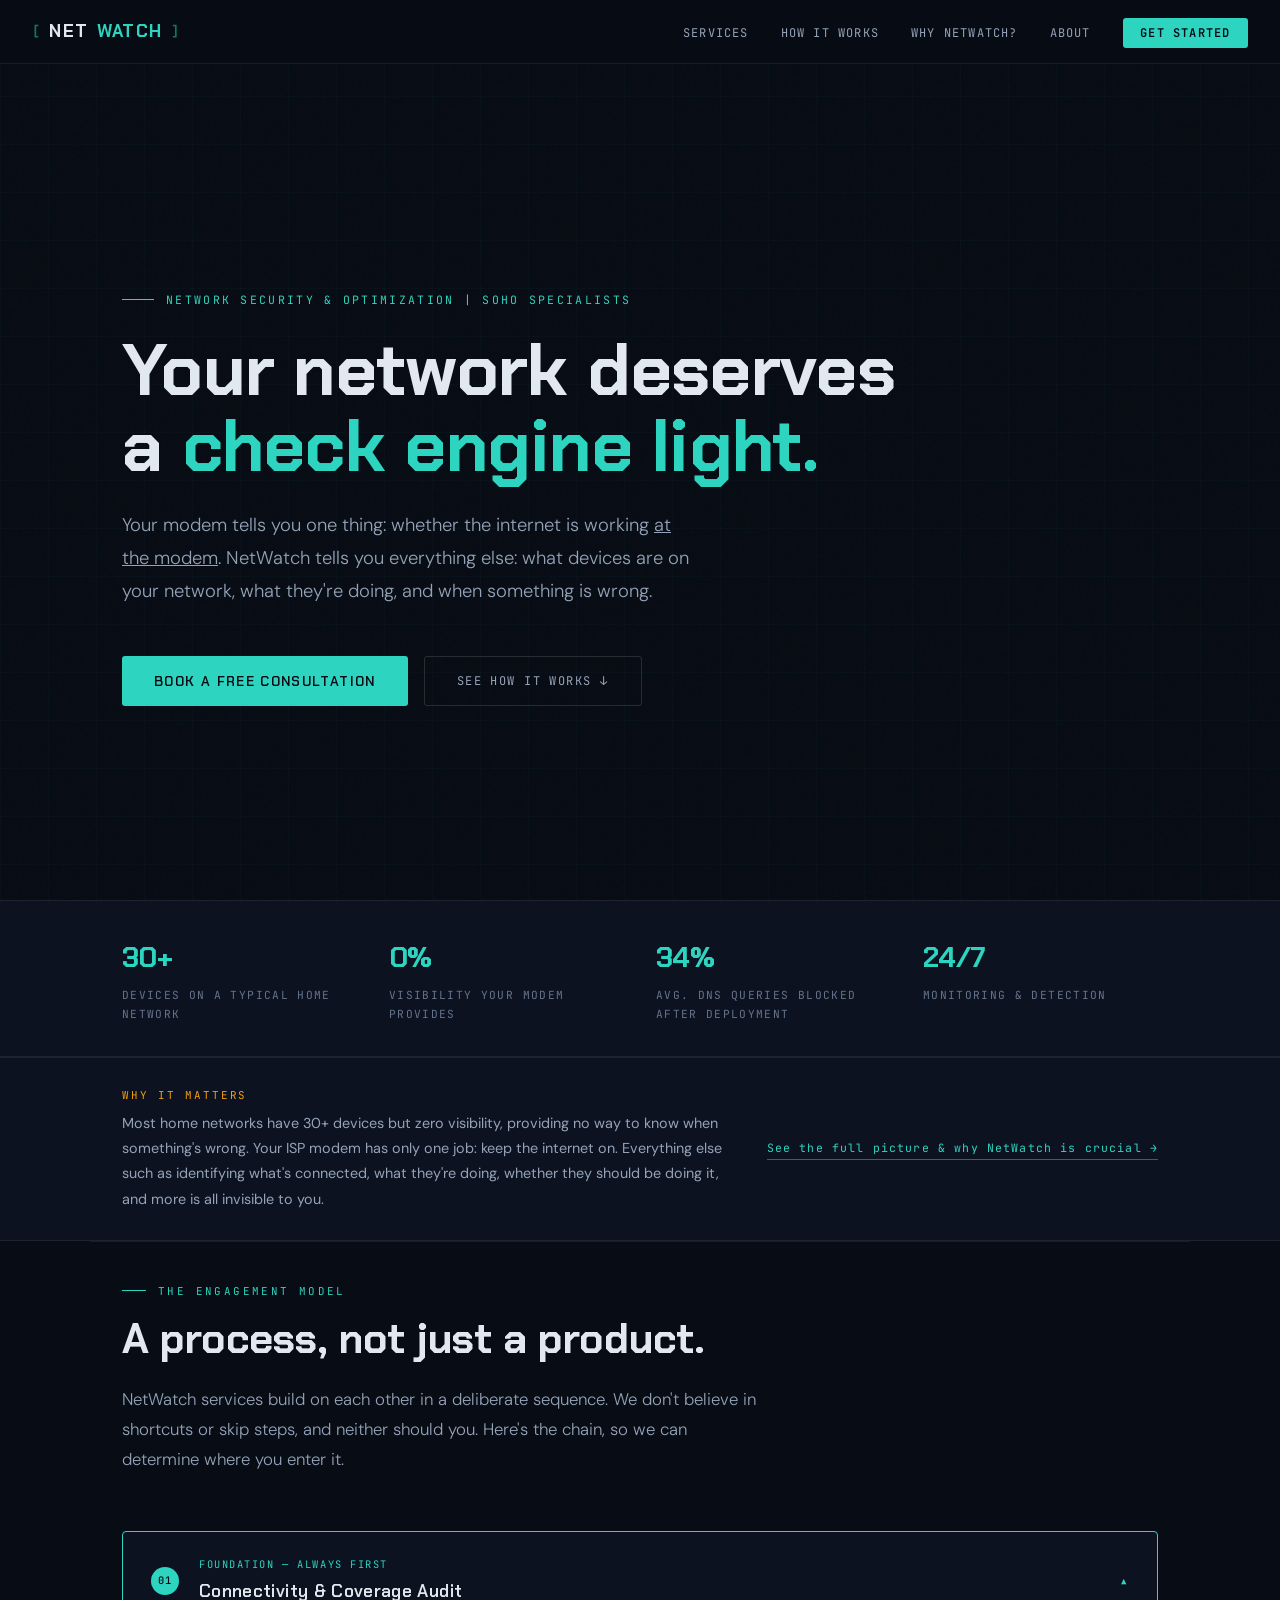
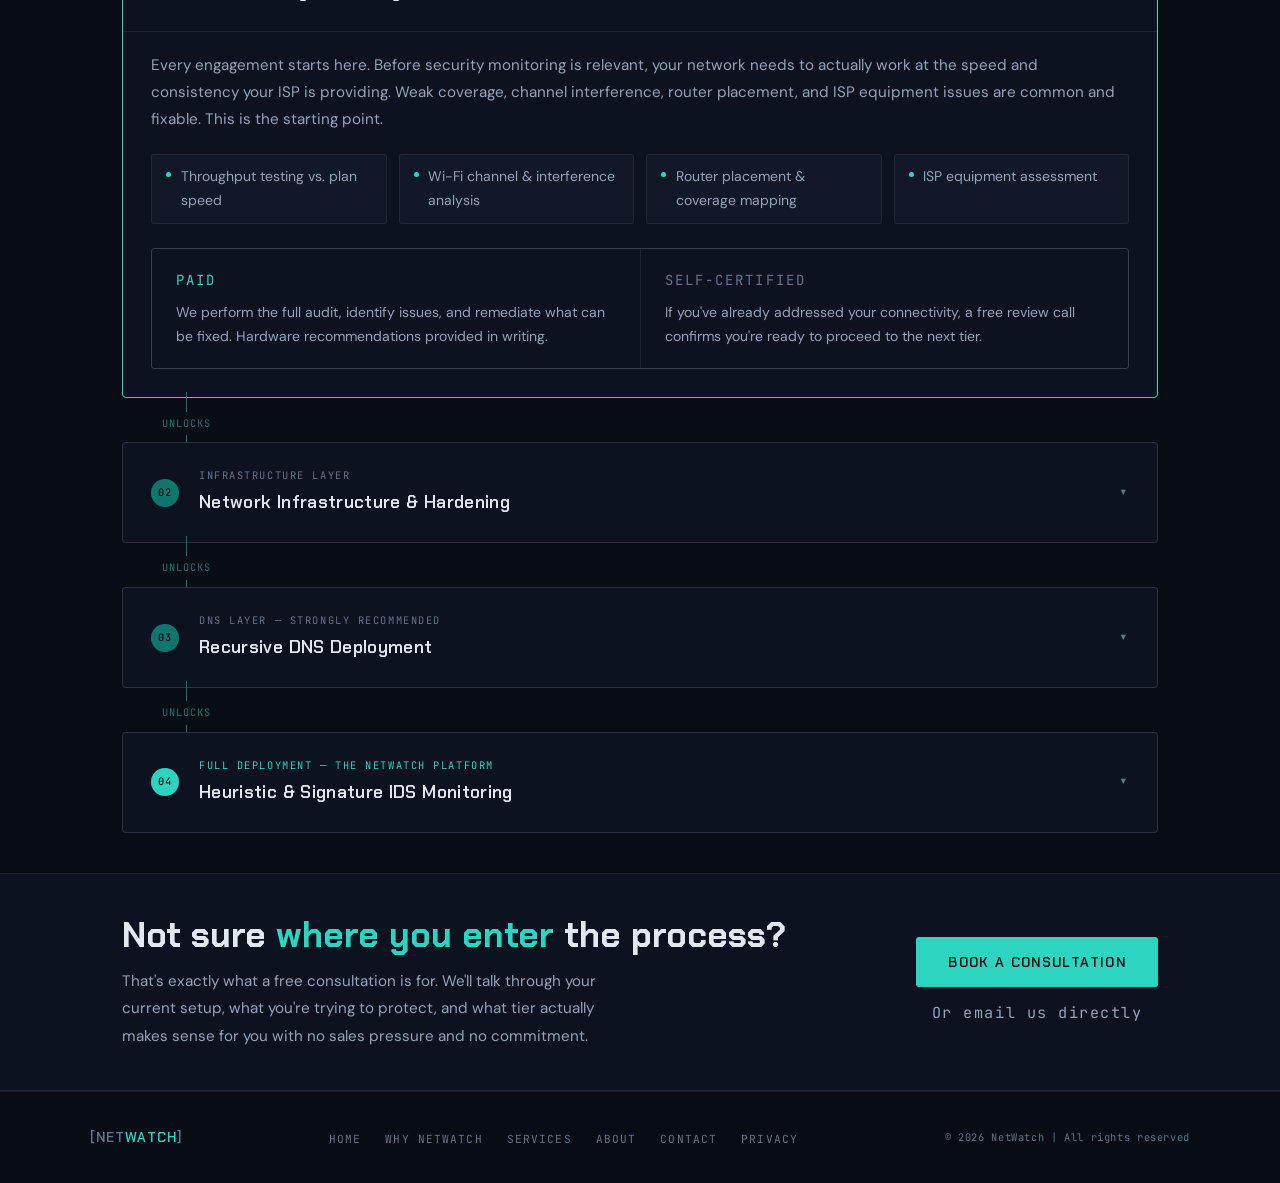
==== index.html @ f6a9d87a "Update index.html Update accordions" ====
<!DOCTYPE html>
<html lang="en">
<head>
  <meta charset="UTF-8" />
  <link rel="icon" type="image/svg+xml" href="favicon.svg" />
  <meta name="viewport" content="width=device-width, initial-scale=1.0" />
  <title>NetWatch | Network Security & Optimization</title>
  <link rel="preconnect" href="https://fonts.googleapis.com" />
  <link href="https://fonts.googleapis.com/css2?family=Chakra+Petch:wght@400;500;600;700&family=DM+Sans:wght@300;400;500&family=JetBrains+Mono:wght@400;500&display=swap" rel="stylesheet" />
  <link rel="stylesheet" href="assets/css/netwatch.css" />

  <style>
    /* ── INDEX: HERO ── */
    .hero {
      min-height: calc(100vh - var(--nav-height));
      display: flex;
      flex-direction: column;
      justify-content: center;
      padding: 6rem 2rem 4rem;
      max-width: 1100px;
      margin: 0 auto;
    }

    .hero-eyebrow {
      font-family: var(--mono);
      font-size: 0.72rem;
      letter-spacing: 0.2em;
      text-transform: uppercase;
      color: var(--teal);
      margin-bottom: 1.5rem;
      display: flex;
      align-items: center;
      gap: 0.75rem;
      animation: fadeUp 0.5s ease both;
    }

    .hero-eyebrow::before {
      content: '';
      display: block;
      width: 32px;
      height: 1px;
      background: var(--teal);
    }

    .hero h1 {
      font-family: var(--head);
      font-size: clamp(2.6rem, 6vw, 4.5rem);
      font-weight: 700;
      line-height: 1.05;
      letter-spacing: -0.01em;
      color: var(--text);
      margin-bottom: 1.5rem;
      max-width: 840px;
      animation: fadeUp 0.5s 0.1s ease both;
    }

    .hero h1 em { font-style: normal; color: var(--teal); }

    .hero-sub {
      font-size: 1.15rem;
      color: var(--text-muted);
      max-width: 580px;
      margin-bottom: 3rem;
      font-weight: 300;
      line-height: 1.8;
      animation: fadeUp 0.5s 0.2s ease both;
    }

    .hero-actions {
      display: flex;
      gap: 1rem;
      flex-wrap: wrap;
      align-items: center;
      animation: fadeUp 0.5s 0.3s ease both;
    }

    @media (max-width: 768px) {
      .hero { padding: 3rem 1.5rem; min-height: auto; }
    }
  </style>
</head>
<body>

  <nav>
    <a href="index.html" class="nav-logo">
      <span class="logo-bracket">[</span>NET<span>WATCH</span><span class="logo-bracket">]</span>
    </a>
    <ul class="nav-links">
      <li><a href="services.html">Services</a></li>
      <li><a href="index.html#how-it-works">How It Works</a></li>
      <li><a href="why.html">Why NetWatch?</a></li>
      <li><a href="about.html">About</a></li>
      <li><a href="contact.html" class="nav-cta">Get Started</a></li>
    </ul>
    <button class="nav-hamburger" aria-label="Toggle menu" onclick="toggleMenu()">
      <span></span><span></span><span></span>
    </button>
  </nav>

  <div class="mobile-menu" id="mobileMenu">
    <a href="services.html" onclick="toggleMenu()">Services</a>
    <a href="index.html#how-it-works" onclick="toggleMenu()">How It Works</a>
    <a href="why.html" onclick="toggleMenu()">Why NetWatch?</a>
    <a href="about.html" onclick="toggleMenu()">About</a>
    <a href="contact.html" class="nav-cta" onclick="toggleMenu()">Get Started</a>
  </div>

  <section class="hero">
    <p class="hero-eyebrow">Network Security &amp; Optimization | SOHO Specialists</p>
    <h1>Your network deserves<br />a <em>check engine light.</em></h1>
    <p class="hero-sub">
      Your modem tells you one thing: whether the internet is working <u>at the modem</u>.
      NetWatch tells you everything else: what devices are on your network, what they're doing,
      and when something is wrong.
    </p>
    <div class="hero-actions">
      <a href="contact.html" class="btn-primary">Book a Free Consultation</a>
      <a href="#how-it-works" class="btn-ghost">See How It Works ↓</a>
    </div>
  </section>

  <div class="stat-strip">
    <div class="stat-strip-inner">
      <div class="stat-item">
        <span class="stat-value">30+</span>
        <span class="stat-label">Devices on a typical home network</span>
      </div>
      <div class="stat-item">
        <span class="stat-value">0%</span>
        <span class="stat-label">Visibility your modem provides</span>
      </div>
      <div class="stat-item">
        <span class="stat-value">34%</span>
        <span class="stat-label">Avg. DNS queries blocked after deployment</span>
      </div>
      <div class="stat-item">
        <span class="stat-value">24/7</span>
        <span class="stat-label">Monitoring & Detection</span>
      </div>
    </div>
  </div>

  <div class="why-strip">
    <div class="why-strip-inner">
      <div class="why-strip-content">
        <p class="why-strip-label">Why it matters</p>
        <p class="why-strip-text">
          Most home networks have 30+ devices but zero visibility, providing no way to know when something's wrong.
          Your ISP modem has only one job: keep the internet on. Everything else such as identifying what's connected, what they're doing,
          whether they should be doing it, and more is all invisible to you.
        </p>
      </div>
      <a href="why.html" class="why-strip-link">See the full picture & why NetWatch is crucial →</a>
    </div>
  </div>

  <div class="divider"></div>

  <!--
   <div style="max-width: 800px; margin: 0 auto; padding: 2rem 2rem 0;">
  <img src="assets/nwa.png" alt="NetWatch dashboard overview" style="width: 100%; height: auto; border-radius: 4px; display: block;" />
</div>
  -->
  
  <section class="section" id="how-it-works">
    <p class="section-label">The Engagement Model</p>
    <h2>A process, not just a product.</h2>
    <p class="section-intro">
      NetWatch services build on each other in a deliberate sequence.
      We don't believe in shortcuts or skip steps, and neither should you. Here's the chain,
      so we can determine where you enter it.
    </p>
  

    <div class="tier-flow">

      <div class="tier" id="tier1" onclick="toggleTier('tier1')">
        <div class="tier-header">
          <div class="tier-num">01</div>
          <div class="tier-meta">
            <p class="tier-tag">Foundation — Always First</p>
            <p class="tier-name">Connectivity &amp; Coverage Audit</p>
          </div>
          <span class="tier-toggle">▾</span>
        </div>
        <div class="tier-body">
          <div class="tier-body-inner">
            <p class="tier-desc">
              Every engagement starts here. Before security monitoring is relevant, your network
              needs to actually work at the speed and consistency your ISP is providing.
              Weak coverage, channel interference, router placement, and ISP equipment issues
              are common and fixable. This is the starting point. 
            </p>
            <div class="tier-services">
              <div class="tier-service"><span class="tier-service-dot"></span>Throughput testing vs. plan speed</div>
              <div class="tier-service"><span class="tier-service-dot"></span>Wi-Fi channel &amp; interference analysis</div>
              <div class="tier-service"><span class="tier-service-dot"></span>Router placement &amp; coverage mapping</div>
              <div class="tier-service"><span class="tier-service-dot"></span>ISP equipment assessment</div>
            </div>
            <div class="entry-lanes">
              <div class="lane">
                <p class="lane-label paid">Paid</p>
                <p>We perform the full audit, identify issues, and remediate what can be fixed. Hardware recommendations provided in writing.</p>
              </div>
              <div class="lane">
                <p class="lane-label free">Self-Certified</p>
                <p>If you've already addressed your connectivity, a free review call confirms you're ready to proceed to the next tier.</p>
              </div>
            </div>
          </div>
        </div>
      </div>

      <div class="tier-connector">
        <div class="tier-connector-inner">
          <div class="tier-connector-line"></div>
          <span class="tier-connector-label">UNLOCKS</span>
          <div class="tier-connector-line-short"></div>
        </div>
      </div>

      <div class="tier" id="tier2" onclick="toggleTier('tier2')">
        <div class="tier-header">
          <div class="tier-num">02</div>
          <div class="tier-meta">
            <p class="tier-tag">Infrastructure Layer</p>
            <p class="tier-name">Network Infrastructure &amp; Hardening</p>
          </div>
          <span class="tier-toggle">▾</span>
        </div>
        <div class="tier-body">
          <div class="tier-body-inner">
            <p class="tier-desc">
              With a verified foundation, we build the infrastructure layer tailored to your environment.
              Services here are mix-and-match based on audit findings, as not every client needs every component,
              but every component builds on the connectivity work that came before.
            </p>
            <div class="tier-services">
              <div class="tier-service"><span class="tier-service-dot"></span>Mesh system design &amp; integration</div>
              <div class="tier-service"><span class="tier-service-dot"></span>Firewall configuration &amp; rule sets</div>
              <div class="tier-service"><span class="tier-service-dot"></span>VLAN network segmentation</div>
              <div class="tier-service"><span class="tier-service-dot"></span>VPN implementation &amp; remote access</div>
              <div class="tier-service"><span class="tier-service-dot"></span>Hardware selection &amp; procurement guidance</div>
              <div class="tier-service"><span class="tier-service-dot"></span>Security architecture advising</div>
            </div>
          </div>
        </div>
      </div>

      <div class="tier-connector">
        <div class="tier-connector-inner">
          <div class="tier-connector-line"></div>
          <span class="tier-connector-label">UNLOCKS</span>
          <div class="tier-connector-line-short"></div>
        </div>
      </div>

      <div class="tier" id="tier3" onclick="toggleTier('tier3')">
        <div class="tier-header">
          <div class="tier-num">03</div>
          <div class="tier-meta">
            <p class="tier-tag">DNS Layer — Strongly Recommended</p>
            <p class="tier-name">Recursive DNS Deployment</p>
          </div>
          <span class="tier-toggle">▾</span>
        </div>
        <div class="tier-body">
          <div class="tier-body-inner">
            <p class="tier-desc">
              DNS is the address book of the internet, because every connection your devices make starts with a DNS query.
              Deploying a local recursive resolver means no third-party DNS provider sees your queries,
              every device on your network is covered whether it wants to be or not, and known-bad domains
              are blocked before a connection is ever attempted.
              This tier is a meaningful standalone deployment and it feeds the NetWatch dashboard
              with DNS telemetry, when Tier 4 follows. You are not <b>required</b> to implement Tier 4 in order to reap the benefits of Tier 3, several 
              Clients have seen the benefits of DNS privacy and security. 
          </p>
            <div class="tier-services">
              <div class="tier-service"><span class="tier-service-dot"></span>Pi-hole network-wide ad &amp; tracker blocking</div>
              <div class="tier-service"><span class="tier-service-dot"></span>Unbound fully recursive resolver</div>
              <div class="tier-service"><span class="tier-service-dot"></span>DNSSEC validation</div>
              <div class="tier-service"><span class="tier-service-dot"></span>Forced DNS routing — no device bypass</div>
              <div class="tier-service"><span class="tier-service-dot"></span>Query logging &amp; analytics</div>
              <div class="tier-service"><span class="tier-service-dot"></span>Custom blocklist configuration</div>
            </div>
            <div class="tier-note">
              <strong>Note:</strong> Tier 4 (NetWatch) can be deployed without a DNS layer, but the picture
              it gives you is less complete. DNS telemetry is an important data source in the
              dashboard, as it's what tells you an Echo Dot tried to bypass your resolver 40 times today.
              We recommend Tier 3 first, but <b>it is not required for Tier 4.</b> 
            </div>
          </div>
        </div>
      </div>

      <div class="tier-connector">
        <div class="tier-connector-inner">
          <div class="tier-connector-line"></div>
          <span class="tier-connector-label">UNLOCKS</span>
          <div class="tier-connector-line-short"></div>
        </div>
      </div>

      <div class="tier t4" id="tier4" onclick="toggleTier('tier4')">
        <div class="tier-header">
          <div class="tier-num">04</div>
          <div class="tier-meta">
            <p class="tier-tag">Full Deployment — The NetWatch Platform</p>
            <p class="tier-name">Heuristic &amp; Signature IDS Monitoring</p>
          </div>
          <span class="tier-toggle">▾</span>
        </div>
        <div class="tier-body">
          <div class="tier-body-inner">
            <p class="tier-desc">
              NetWatch is a purpose-built <strong>detection platform</strong>, it is not a prevention system.
              It passively watches every packet via SPAN port mirroring without sitting inline,
              meaning it generates no performance impact and cannot intercept, block, or modify traffic.
              What it does is give you complete visibility into what your network is actually doing:
              every connection, every external IP, every anomalous behavior pattern and brings them all together in a
              single operational dashboard alongside your DNS telemetry.
              You see everything. You own the hardware. The data never leaves your network. There is no cloud, there is no third-party data collection.
            </p>
            <div class="tier-services">
              <div class="tier-service"><span class="tier-service-dot"></span>Suricata IDS — signature &amp; heuristic detection</div>
              <div class="tier-service"><span class="tier-service-dot"></span>Passive SPAN port monitoring (no inline impact)</div>
              <div class="tier-service"><span class="tier-service-dot"></span>Real-time alert dashboard</div>
              <div class="tier-service"><span class="tier-service-dot"></span>Geographic traffic intelligence</div>
              <div class="tier-service"><span class="tier-service-dot"></span>Device inventory &amp; discovery engine</div>
              <div class="tier-service"><span class="tier-service-dot"></span>DNS telemetry integration</div>
              <div class="tier-service"><span class="tier-service-dot"></span>Monthly reports — Passive or Active tier</div>
              <div class="tier-service"><span class="tier-service-dot"></span>Client-owned hardware, full data sovereignty</div>
            </div>
            <div class="tier-note-teal">
              <strong>Detection, not prevention.</strong> An important thing to understand prior to deployment
              is that NetWatch tells you what's happening, but it does not stop it. The value is visibility: 
              knowing a device is behaving abnormally,
              that traffic is going somewhere it shouldn't, or that something needs your attention.
              What happens next is a conversation. Operator-assisted remote response is on the roadmap
              for clients who want a human in the loop when an alerts fire, to provide insight into whether
              anomalous behavior is a false positive and requires rule refinement, or is a true incident and what steps
              are required to secure your systems and network.
            </div>
          </div>
        </div>
      </div>

    </div>
  </section>

  <div class="cta-section">
    <div class="cta-inner">
      <div>
        <h2>Not sure <em>where you enter</em> the process?</h2>
        <p>
          That's exactly what a free consultation is for. We'll talk through your current setup,
          what you're trying to protect, and what tier actually makes sense for you with
          no sales pressure and no commitment.
        </p>
      </div>
      <div class="cta-actions">
        <a href="contact.html" class="btn-primary">Book a Consultation</a>
        <p class="cta-email">Or email us directly</p>
      </div>
    </div>
  </div>

  <footer>
    <div class="footer-inner">
      <span class="footer-brand">[NET<span>WATCH</span>]</span>
      <ul class="footer-links">
        <li><a href="index.html">Home</a></li>
        <li><a href="why.html">Why NetWatch</a></li>
        <li><a href="services.html">Services</a></li>
        <li><a href="about.html">About</a></li>
        <li><a href="contact.html">Contact</a></li>
        <li><a href="privacy.html">Privacy</a></li>
      </ul>
      <span class="footer-copy">&copy; 2026 NetWatch | All rights reserved</span>
    </div>
  </footer>

  <script>
    function toggleMenu() {
      document.getElementById('mobileMenu').classList.toggle('open');
    }

    function setTierHeight(tier, open) {
      const body = tier.querySelector('.tier-body');
      body.style.maxHeight = open ? body.scrollHeight + 'px' : '0';
    }

function toggleTier(id) {
  const tier = document.getElementById(id);
  const wasActive = tier.classList.contains('active');
  document.querySelectorAll('.tier').forEach(t => {
    t.classList.remove('active');
    setTierHeight(t, false);
  });
  if (!wasActive) {
    // Capture position BEFORE expansion
    const offset = 80;
    const top = tier.getBoundingClientRect().top + window.scrollY - offset;
    tier.classList.add('active');
    setTierHeight(tier, true);
    // Scroll to captured position
    window.scrollTo({ top, behavior: 'smooth' });
  }
}

    window.addEventListener('DOMContentLoaded', function() {
      const t1 = document.getElementById('tier1');
      t1.classList.add('active');
      setTierHeight(t1, true);
    });

    document.addEventListener('click', function(e) {
      const menu = document.getElementById('mobileMenu');
      const hamburger = document.querySelector('.nav-hamburger');
      if (menu.classList.contains('open') && !menu.contains(e.target) && !hamburger.contains(e.target)) {
        menu.classList.remove('open');
      }
    });
  </script>

</body>
</html>
---- assets/css/netwatch.css ----
/* ============================================================
   NETWATCH.CSS — Shared Design System
   Page-specific styles live in on-page <style> blocks.
   ============================================================ */


/* ── RESET ── */
*, *::before, *::after {
  box-sizing: border-box;
  margin: 0;
  padding: 0;
}


/* ── DESIGN TOKENS ── */
:root {
  --bg:          #080c14;
  --bg2:         #0d1220;
  --bg3:         #111827;
  --border:      rgba(255, 255, 255, 0.07);
  --border2:     rgba(255, 255, 255, 0.13);
  --teal:        #2dd4bf;
  --teal-dim:    #0f766e;
  --teal-glow:   rgba(45, 212, 191, 0.12);
  --teal-hover:  #5eead4;
  --amber:       #f59e0b;
  --amber-dim:   rgba(245, 158, 11, 0.15);
  --text:        #e2e8f0;
  --text-muted:  #94a3b8;
  --text-dim:    #64748b;
  --mono:        'JetBrains Mono', monospace;
  --head:        'Chakra Petch', sans-serif;
  --body:        'DM Sans', sans-serif;
  --nav-height:  64px;
}


/* ── BASE ── */
html {
  scroll-behavior: smooth;
}

body {
  background: var(--bg);
  color: var(--text);
  font-family: var(--body);
  font-size: 16px;
  line-height: 1.7;
  min-height: 100vh;
  overflow-x: hidden;
}

/* Noise texture overlay */
body::before {
  content: '';
  position: fixed;
  inset: 0;
  background-image: url("data:image/svg+xml,%3Csvg viewBox='0 0 256 256' xmlns='http://www.w3.org/2000/svg'%3E%3Cfilter id='n'%3E%3CfeTurbulence type='fractalNoise' baseFrequency='0.9' numOctaves='4' stitchTiles='stitch'/%3E%3C/filter%3E%3Crect width='100%25' height='100%25' filter='url(%23n)' opacity='0.03'/%3E%3C/svg%3E");
  pointer-events: none;
  z-index: 0;
  opacity: 0.4;
}

/* Grid pattern */
body::after {
  content: '';
  position: fixed;
  inset: 0;
  background-image:
    linear-gradient(rgba(45, 212, 191, 0.03) 1px, transparent 1px),
    linear-gradient(90deg, rgba(45, 212, 191, 0.03) 1px, transparent 1px);
  background-size: 48px 48px;
  pointer-events: none;
  z-index: 0;
}

/* Ensure all content sits above pseudo-element overlays */
* {
  position: relative;
  z-index: 1;
}


/* ── NAVIGATION ── */
nav {
  position: sticky;
  top: 0;
  z-index: 100;
  background: rgba(8, 12, 20, 0.9);
  backdrop-filter: blur(16px);
  border-bottom: 1px solid var(--border);
  padding: 0 2rem;
  height: var(--nav-height);
  display: flex;
  align-items: center;
  justify-content: space-between;
}

.nav-logo {
  font-family: var(--head);
  font-size: 1.1rem;
  font-weight: 700;
  letter-spacing: 0.08em;
  color: var(--text);
  text-decoration: none;
  display: flex;
  align-items: center;
  gap: 0.5rem;
}

.nav-logo span       { color: var(--teal); }
.nav-logo .logo-bracket {
  font-family: var(--mono);
  color: var(--teal-dim);
  font-size: 0.85rem;
}

.nav-links {
  display: flex;
  gap: 2rem;
  list-style: none;
  align-items: center;
}

.nav-links a {
  font-family: var(--mono);
  font-size: 0.75rem;
  letter-spacing: 0.1em;
  text-transform: uppercase;
  color: var(--text-muted);
  text-decoration: none;
  transition: color 0.2s;
}

.nav-links a:hover  { color: var(--teal); }
.nav-links a.active { color: var(--teal); }

.nav-cta {
  font-family: var(--head);
  font-size: 0.8rem;
  font-weight: 600;
  letter-spacing: 0.08em;
  text-transform: uppercase;
  color: var(--bg) !important;
  background: var(--teal);
  padding: 0.45rem 1.1rem;
  border-radius: 3px;
  text-decoration: none;
  transition: background 0.2s;
}

.nav-cta:hover { background: var(--teal-hover) !important; }

.nav-hamburger {
  display: none;
  flex-direction: column;
  gap: 5px;
  cursor: pointer;
  padding: 4px;
  background: none;
  border: none;
}

.nav-hamburger span {
  display: block;
  width: 22px;
  height: 2px;
  background: var(--text-muted);
  transition: all 0.3s;
}


/* ── MOBILE MENU ── */
.mobile-menu {
  display: none;
  position: fixed;
  top: var(--nav-height);
  left: 0;
  right: 0;
  background: rgba(8, 12, 20, 0.97);
  border-bottom: 1px solid var(--border);
  padding: 1.5rem 2rem;
  z-index: 99;
  flex-direction: column;
  gap: 1.25rem;
}

.mobile-menu.open { display: flex; }

.mobile-menu a {
  font-family: var(--mono);
  font-size: 0.85rem;
  letter-spacing: 0.08em;
  text-transform: uppercase;
  color: var(--text-muted);
  text-decoration: none;
  padding: 0.5rem 0;
  border-bottom: 1px solid var(--border);
}

.mobile-menu .nav-cta {
  color: var(--bg) !important;
  text-align: center;
  padding: 0.75rem;
  margin-top: 0.5rem;
  border-bottom: none;
}


/* ── BUTTONS ── */
.btn-primary {
  font-family: var(--head);
  font-size: 0.85rem;
  font-weight: 600;
  letter-spacing: 0.1em;
  text-transform: uppercase;
  background: var(--teal);
  color: var(--bg);
  padding: 0.85rem 2rem;
  border-radius: 3px;
  text-decoration: none;
  transition: background 0.2s;
  display: inline-block;
  white-space: nowrap;
}

.btn-primary:hover { background: var(--teal-hover); }

.btn-ghost {
  font-family: var(--mono);
  font-size: 0.75rem;
  letter-spacing: 0.12em;
  text-transform: uppercase;
  color: var(--text-muted);
  text-decoration: none;
  border: 1px solid var(--border2);
  padding: 0.85rem 2rem;
  border-radius: 3px;
  transition: border-color 0.2s, color 0.2s;
  display: inline-block;
  white-space: nowrap;
}

.btn-ghost:hover { border-color: var(--teal); color: var(--teal); }


/* ── SECTION SCAFFOLDING ── */
.section {
  max-width: 1100px;
  margin: 0 auto;
  padding: 2.5rem 2rem;
}

.section-label {
  font-family: var(--mono);
  font-size: 0.68rem;
  letter-spacing: 0.22em;
  text-transform: uppercase;
  color: var(--teal);
  margin-bottom: 1rem;
  display: flex;
  align-items: center;
  gap: 0.75rem;
}

.section-label::before {
  content: '';
  display: block;
  width: 24px;
  height: 1px;
  background: var(--teal);
}

.section h2 {
  font-family: var(--head);
  font-size: clamp(1.8rem, 3.5vw, 2.6rem);
  font-weight: 700;
  line-height: 1.15;
  color: var(--text);
  margin-bottom: 1.25rem;
}

.section h2 em {
  font-style: normal;
  color: var(--teal);
}

.section-intro {
  font-size: 1.05rem;
  color: var(--text-muted);
  max-width: 640px;
  line-height: 1.8;
  margin-bottom: 3.5rem;
  font-weight: 300;
}

.divider {
  height: 1px;
  background: var(--border);
  max-width: 1100px;
  margin: 0 auto;
}

.divider-full {
  height: 1px;
  background: var(--border);
}


/* ── STAT STRIP ── */
.stat-strip {
  border-top: 1px solid var(--border);
  border-bottom: 1px solid var(--border);
  background: var(--bg2);
}

.stat-strip-inner {
  max-width: 1100px;
  margin: 0 auto;
  padding: 2rem;
  display: grid;
  grid-template-columns: repeat(auto-fit, minmax(200px, 1fr));
  gap: 2rem;
}

.stat-item {
  display: flex;
  flex-direction: column;
  gap: 0.25rem;
}

.stat-value {
  font-family: var(--head);
  font-size: 1.8rem;
  font-weight: 700;
  color: var(--teal);
  letter-spacing: -0.02em;
}

.stat-label {
  font-family: var(--mono);
  font-size: 0.7rem;
  letter-spacing: 0.12em;
  text-transform: uppercase;
  color: var(--text-dim);
}


/* ── WHY STRIP ── */
.why-strip {
  border-top: 1px solid var(--border);
  border-bottom: 1px solid var(--border);
  background: var(--bg2);
}

.why-strip-inner {
  max-width: 1100px;
  margin: 0 auto;
  padding: 1.75rem 2rem;
  display: flex;
  align-items: center;
  justify-content: space-between;
  gap: 2rem;
  flex-wrap: wrap;
}

.why-strip-content {
  flex: 1;
  min-width: 260px;
}

.why-strip-label {
  font-family: var(--mono);
  font-size: 0.68rem;
  letter-spacing: 0.18em;
  text-transform: uppercase;
  color: var(--amber);
  margin-bottom: 0.4rem;
}

.why-strip-text {
  font-size: 0.9rem;
  color: var(--text-muted);
  line-height: 1.75;
  max-width: 680px;
}

.why-strip-link {
  font-family: var(--mono);
  font-size: 0.72rem;
  letter-spacing: 0.1em;
  color: var(--teal);
  text-decoration: none;
  white-space: nowrap;
  border-bottom: 1px solid var(--teal-dim);
  padding-bottom: 1px;
  transition: border-color 0.2s, color 0.2s;
  flex-shrink: 0;
}

.why-strip-link:hover { color: var(--teal-hover); border-color: var(--teal-hover); }


/* ── TIER FLOW ── */
.tier-flow {
  display: flex;
  flex-direction: column;
}

.tier {
  border: 1px solid var(--border2);
  border-radius: 4px;
  background: var(--bg2);
  overflow: hidden;
  transition: border-color 0.25s;
  cursor: pointer;
}

.tier:hover  { border-color: var(--teal-dim); }
.tier.active { border-color: var(--teal); }

.tier-header {
  display: flex;
  align-items: center;
  gap: 1.25rem;
  padding: 1.5rem 1.75rem;
  user-select: none;
}

.tier-num {
  font-family: var(--mono);
  font-size: 0.65rem;
  font-weight: 500;
  letter-spacing: 0.12em;
  color: var(--bg);
  background: var(--teal-dim);
  width: 28px;
  height: 28px;
  border-radius: 50%;
  display: flex;
  align-items: center;
  justify-content: center;
  flex-shrink: 0;
  transition: background 0.25s;
}

.tier.active .tier-num { background: var(--teal); }
.tier.t4     .tier-num { background: var(--teal); }

.tier-meta { flex: 1; }

.tier-tag {
  font-family: var(--mono);
  font-size: 0.65rem;
  letter-spacing: 0.15em;
  text-transform: uppercase;
  color: var(--text-dim);
  margin-bottom: 0.2rem;
  transition: color 0.25s;
}

.tier.active .tier-tag { color: var(--teal); }
.tier.t4     .tier-tag { color: var(--teal); }

.tier-name {
  font-family: var(--head);
  font-size: 1.1rem;
  font-weight: 600;
  color: var(--text);
  letter-spacing: 0.02em;
}

.tier-toggle {
  font-family: var(--mono);
  font-size: 1.1rem;
  color: var(--text-dim);
  transition: transform 0.25s, color 0.2s;
}

.tier.active .tier-toggle {
  transform: rotate(180deg);
  color: var(--teal);
}

.tier-body {
  max-height: 0;
  overflow: hidden;
  transition: max-height 0.45s ease;
}

.tier-body-inner {
  padding: 0 1.75rem 1.75rem;
  border-top: 1px solid var(--border);
}

.tier-desc {
  font-size: 0.95rem;
  color: var(--text-muted);
  line-height: 1.8;
  margin: 1.25rem 0;
}

.tier-desc strong {
  color: var(--text);
  font-weight: 500;
}

.tier-services {
  display: grid;
  grid-template-columns: repeat(auto-fit, minmax(220px, 1fr));
  gap: 0.75rem;
  margin-top: 1rem;
}

.tier-service {
  display: flex;
  align-items: flex-start;
  gap: 0.6rem;
  font-size: 0.875rem;
  color: var(--text-muted);
  background: var(--bg3);
  border: 1px solid var(--border);
  border-radius: 3px;
  padding: 0.65rem 0.9rem;
}

.tier-service-dot {
  width: 5px;
  height: 5px;
  border-radius: 50%;
  background: var(--teal);
  flex-shrink: 0;
  margin-top: 0.45rem;
}

.tier-note {
  margin-top: 1.25rem;
  padding: 0.9rem 1.1rem;
  background: var(--amber-dim);
  border-left: 2px solid var(--amber);
  border-radius: 0 3px 3px 0;
  font-size: 0.85rem;
  color: var(--text-muted);
  line-height: 1.7;
}

.tier-note strong {
  color: var(--amber);
  font-weight: 500;
}

.tier-note-teal {
  margin-top: 1.25rem;
  padding: 0.9rem 1.1rem;
  background: var(--teal-glow);
  border-left: 2px solid var(--teal);
  border-radius: 0 3px 3px 0;
  font-size: 0.85rem;
  color: var(--text-muted);
  line-height: 1.7;
}

.tier-note-teal strong {
  color: var(--teal);
  font-weight: 500;
}

.tier-connector {
  display: flex;
  align-items: center;
  gap: 0;
  padding: 0 0 0 40px;
  height: 44px;
}

.tier-connector-inner {
  display: flex;
  flex-direction: column;
  align-items: center;
  gap: 3px;
}

.tier-connector-line {
  width: 1px;
  height: 20px;
  background: var(--teal-dim);
}

.tier-connector-line-short {
  width: 1px;
  height: 14px;
  background: var(--teal-dim);
}

.tier-connector-label {
  font-family: var(--mono);
  font-size: 0.65rem;
  color: var(--teal-dim);
  letter-spacing: 0.1em;
}


/* ── ENTRY LANES ── */
.entry-lanes {
  display: grid;
  grid-template-columns: 1fr 1fr;
  gap: 1px;
  background: var(--border);
  border: 1px solid var(--border2);
  border-radius: 4px;
  overflow: hidden;
  margin-top: 1.5rem;
}

.lane {
  background: var(--bg2);
  padding: 1.25rem 1.5rem;
}

.lane-label {
  font-family: var(--mono);
  font-size: 0.65rem;
  letter-spacing: 0.15em;
  text-transform: uppercase;
  margin-bottom: 0.5rem;
}

.lane-label.paid { color: var(--teal); }
.lane-label.free { color: var(--text-dim); }

.lane p {
  font-size: 0.875rem;
  color: var(--text-muted);
  line-height: 1.7;
}


/* ── BREADCRUMB ── */
.breadcrumb {
  font-family: var(--mono);
  font-size: 0.7rem;
  letter-spacing: 0.12em;
  color: var(--text-dim);
  margin-bottom: 1.5rem;
  display: flex;
  align-items: center;
  gap: 0.5rem;
}

.breadcrumb a {
  color: var(--text-dim);
  text-decoration: none;
  transition: color 0.2s;
}

.breadcrumb a:hover { color: var(--teal); }
.breadcrumb span    { color: var(--teal-dim); }


/* ── PAGE HEADER (interior pages) ── */
.page-header {
  max-width: 1100px;
  margin: 0 auto;
  padding: 2rem 2rem 1rem;
}

.page-eyebrow {
  font-family: var(--mono);
  font-size: 0.7rem;
  letter-spacing: 0.2em;
  text-transform: uppercase;
  color: var(--teal);
  margin-bottom: 1rem;
  display: flex;
  align-items: center;
  gap: 0.75rem;
}

.page-eyebrow::before {
  content: '';
  display: block;
  width: 24px;
  height: 1px;
  background: var(--teal);
}

.page-header h1 {
  font-family: var(--head);
  font-size: clamp(2rem, 4.5vw, 3.2rem);
  font-weight: 700;
  line-height: 1.1;
  color: var(--text);
  margin-bottom: 1.25rem;
}

.page-header h1 em {
  font-style: normal;
  color: var(--teal);
}

.page-header .lead {
  font-size: 1.05rem;
  color: var(--text-muted);
  max-width: 620px;
  line-height: 1.8;
  font-weight: 300;
}


/* ── CONTEXT BLOCK ── */
.context-block {
  background: var(--bg2);
  border: 1px solid var(--border2);
  border-radius: 4px;
  padding: 2rem 2.25rem;
  margin-top: 2rem;
}

.context-block p {
  font-size: 0.95rem;
  color: var(--text-muted);
  line-height: 1.85;
  margin-bottom: 1rem;
}

.context-block p:last-child { margin-bottom: 0; }

.context-block strong {
  color: var(--text);
  font-weight: 500;
}


/* ── CTA SECTION (homepage) ── */
.cta-section {
  background: var(--bg2);
  border-top: 1px solid var(--border);
  border-bottom: 1px solid var(--border);
}

.cta-inner {
  max-width: 1100px;
  margin: 0 auto;
  padding: 2.5rem 2rem;
  display: grid;
  grid-template-columns: 1fr auto;
  gap: 3rem;
  align-items: center;
}

.cta-inner h2 {
  font-family: var(--head);
  font-size: clamp(1.6rem, 3vw, 2.2rem);
  font-weight: 700;
  color: var(--text);
  line-height: 1.2;
  margin-bottom: 0.75rem;
}

.cta-inner h2 em {
  font-style: normal;
  color: var(--teal);
}

.cta-inner p {
  font-size: 0.95rem;
  color: var(--text-muted);
  max-width: 500px;
  line-height: 1.8;
}

.cta-actions {
  display: flex;
  flex-direction: column;
  gap: 0.75rem;
  align-items: center;
  min-width: 200px;
}

.cta-email {
  font-family: var(--mono);
  font-size: 0.7rem;
  letter-spacing: 0.1em;
  color: var(--text-dim);
  text-align: center;
}


/* ── CTA ROW (interior pages) ── */
.cta-row {
  display: flex;
  align-items: center;
  gap: 1.5rem;
  flex-wrap: wrap;
  padding: 3rem 2rem 4rem;
  max-width: 1100px;
  margin: 0 auto;
}

.cta-row p {
  font-size: 0.95rem;
  color: var(--text-muted);
  flex: 1;
  min-width: 240px;
}


/* ── FOOTER ── */
footer {
  background: var(--bg);
  border-top: 1px solid var(--border);
  padding: 2rem;
}

.footer-inner {
  max-width: 1100px;
  margin: 0 auto;
  display: flex;
  justify-content: space-between;
  align-items: center;
  gap: 1rem;
  flex-wrap: wrap;
}

.footer-brand {
  font-family: var(--head);
  font-size: 0.85rem;
  font-weight: 600;
  letter-spacing: 0.08em;
  color: var(--text-dim);
}

.footer-brand span { color: var(--teal); }

.footer-links {
  display: flex;
  gap: 1.5rem;
  list-style: none;
}

.footer-links a {
  font-family: var(--mono);
  font-size: 0.7rem;
  letter-spacing: 0.1em;
  text-transform: uppercase;
  color: var(--text-dim);
  text-decoration: none;
  transition: color 0.2s;
}

.footer-links a:hover { color: var(--teal); }

.footer-copy {
  font-family: var(--mono);
  font-size: 0.65rem;
  color: var(--text-dim);
  letter-spacing: 0.06em;
}


/* ── ANIMATIONS ── */
@keyframes fadeUp {
  from { opacity: 0; transform: translateY(20px); }
  to   { opacity: 1; transform: translateY(0); }
}


/* ── RESPONSIVE ── */
@media (max-width: 768px) {
  .nav-links      { display: none; }
  .nav-hamburger  { display: flex; }

  .section        { padding: 1.75rem 1.5rem; }
  .page-header    { padding: 1.25rem 1.5rem 0.75rem; }

  .stat-strip-inner { grid-template-columns: 1fr 1fr; gap: 1.5rem; }

  .cta-inner {
    grid-template-columns: 1fr;
    text-align: center;
  }

  .cta-inner p  { margin: 0 auto; }
  .cta-actions  { flex-direction: row; flex-wrap: wrap; justify-content: center; }
  .cta-row      { padding: 2rem 1.5rem 3rem; }

  .entry-lanes  { grid-template-columns: 1fr; }

  .footer-inner  { flex-direction: column; text-align: center; gap: 1rem; }
  .footer-links  { justify-content: center; flex-wrap: wrap; gap: 1rem; }
}

@media (max-width: 480px) {
  nav                 { padding: 0 1.25rem; }
  .stat-strip-inner   { grid-template-columns: 1fr; }
}
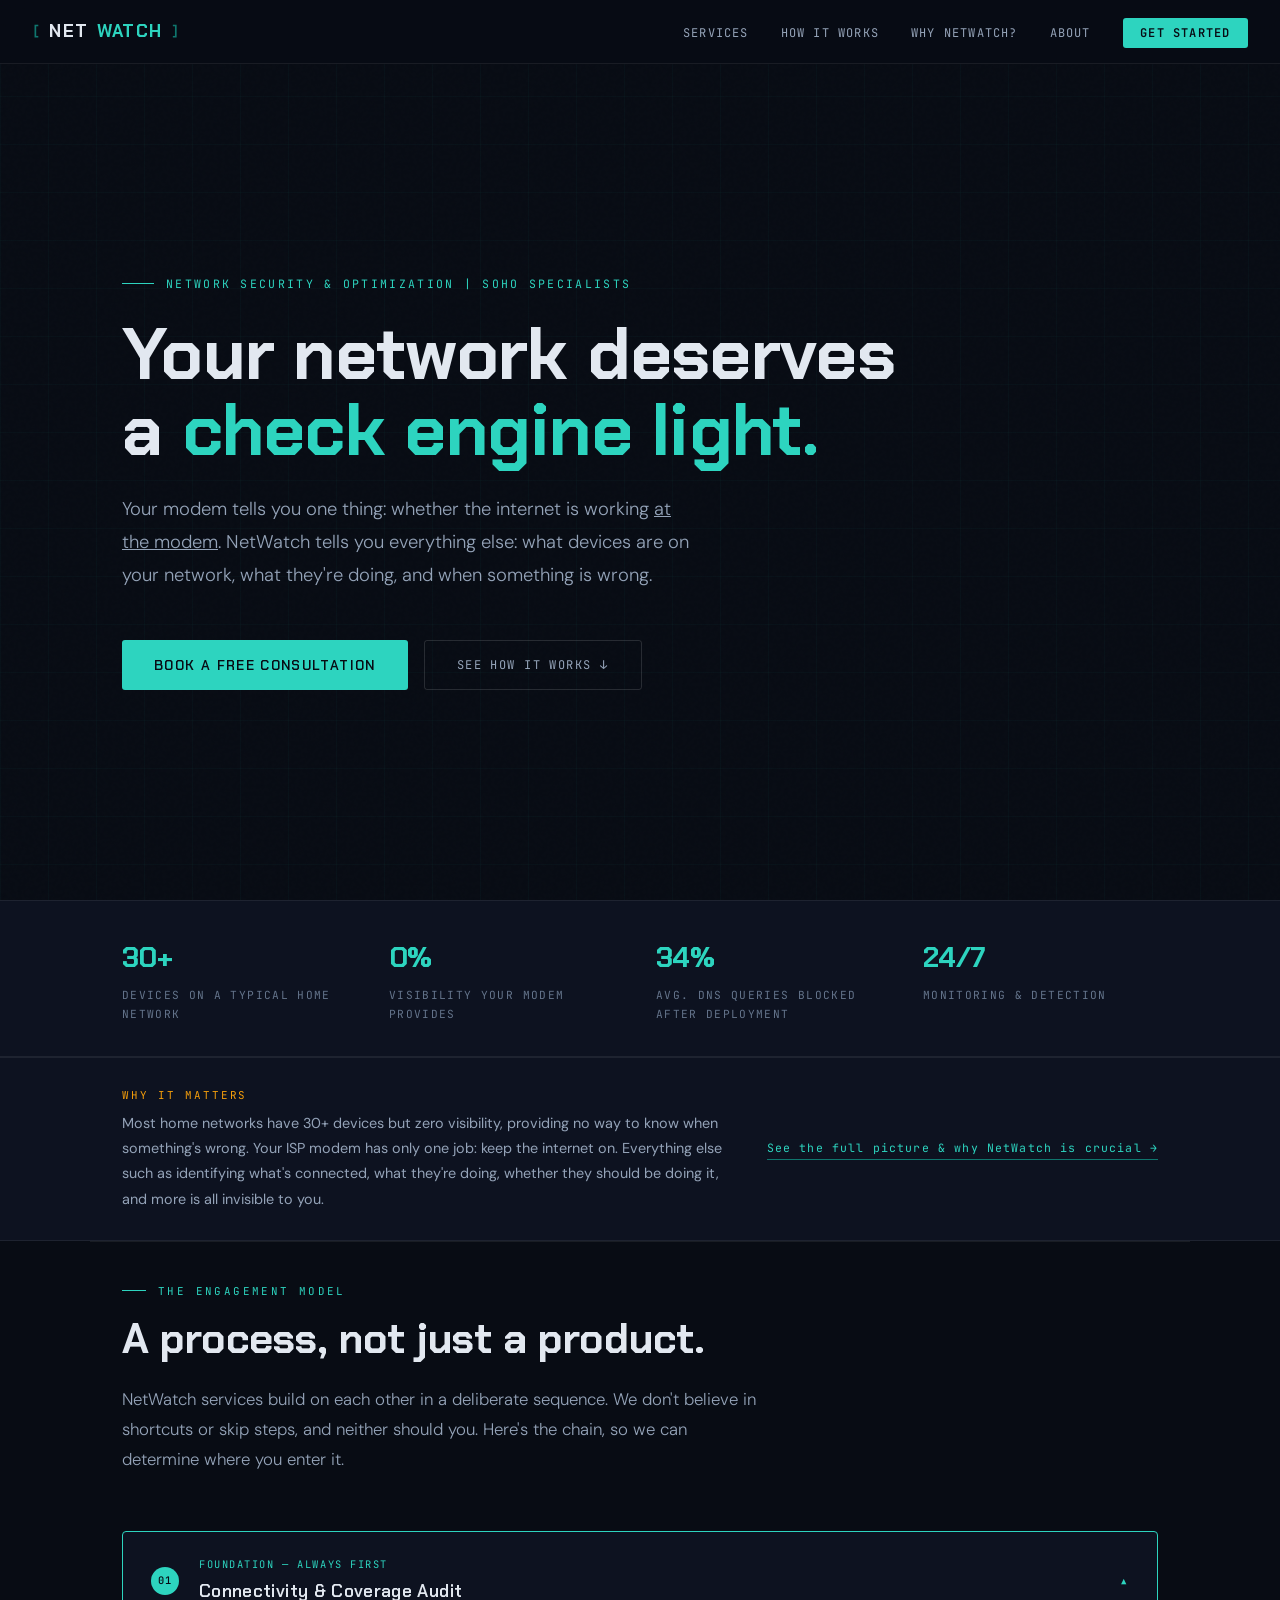
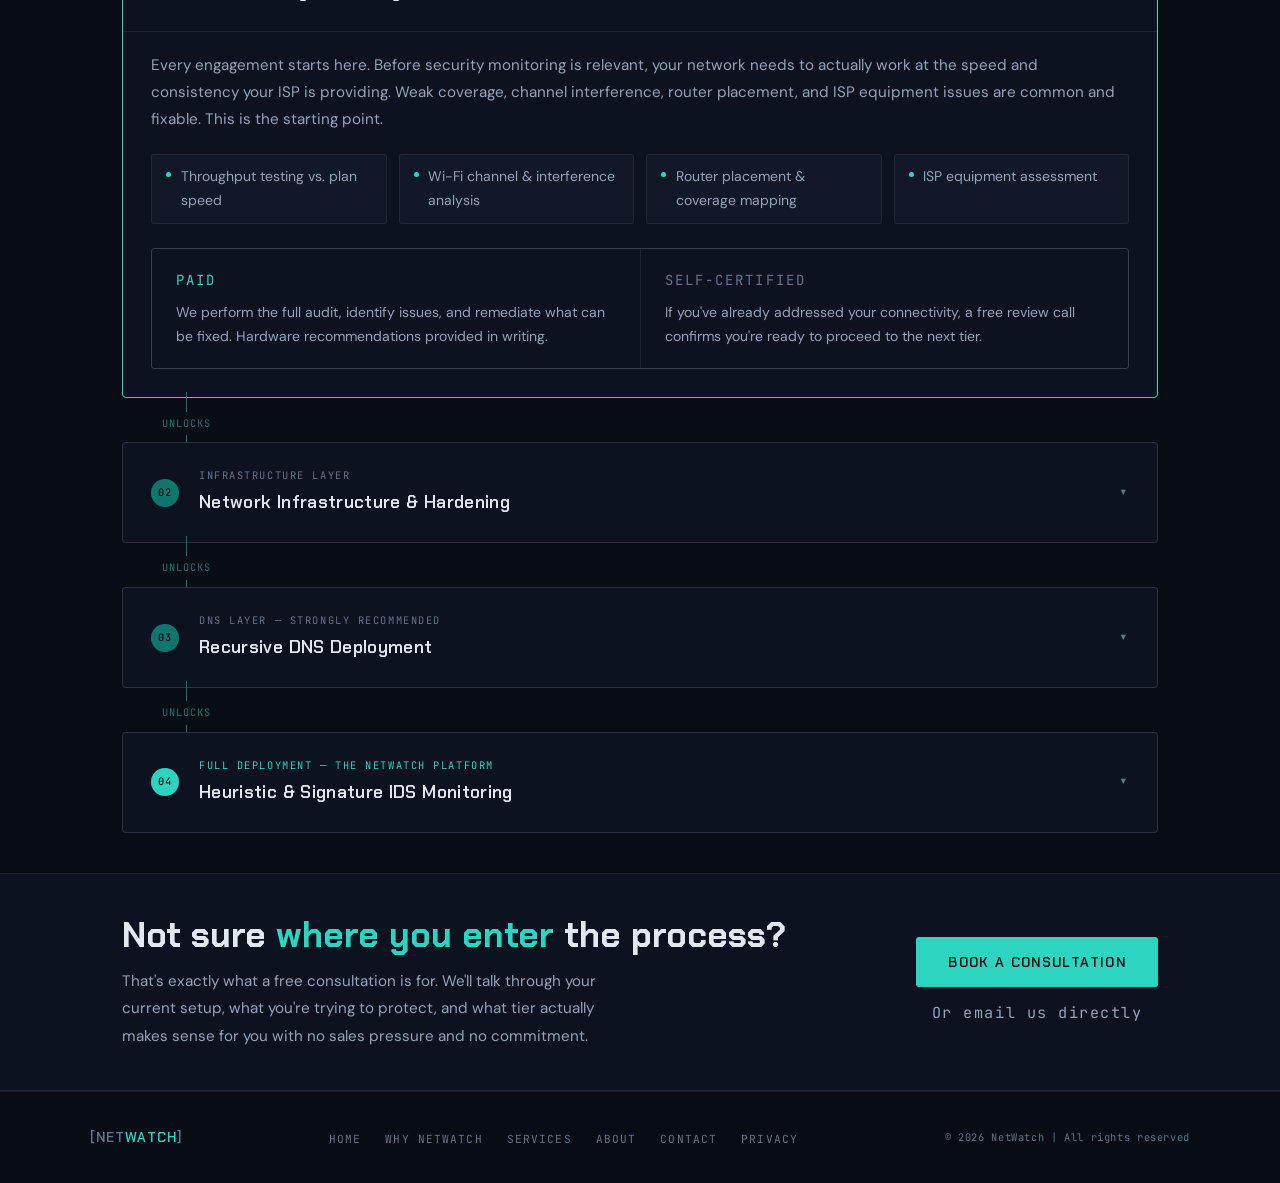
==== commit f146cd6f: "Update index.html" ====
--- a/index.html
+++ b/index.html
@@ -16,7 +16,7 @@
       display: flex;
       flex-direction: column;
       justify-content: center;
-      padding: 6rem 2rem 4rem;
+      padding: 4rem 2rem 4rem;
       max-width: 1100px;
       margin: 0 auto;
     }
@@ -398,13 +398,11 @@
     setTierHeight(t, false);
   });
   if (!wasActive) {
-    // Capture position BEFORE expansion
-    const offset = 80;
-    const top = tier.getBoundingClientRect().top + window.scrollY - offset;
     tier.classList.add('active');
     setTierHeight(tier, true);
-    // Scroll to captured position
-    window.scrollTo({ top, behavior: 'smooth' });
+    setTimeout(() => {
+      tier.scrollIntoView({ behavior: 'smooth', block: 'start' });
+    }, 460);
   }
 }
 
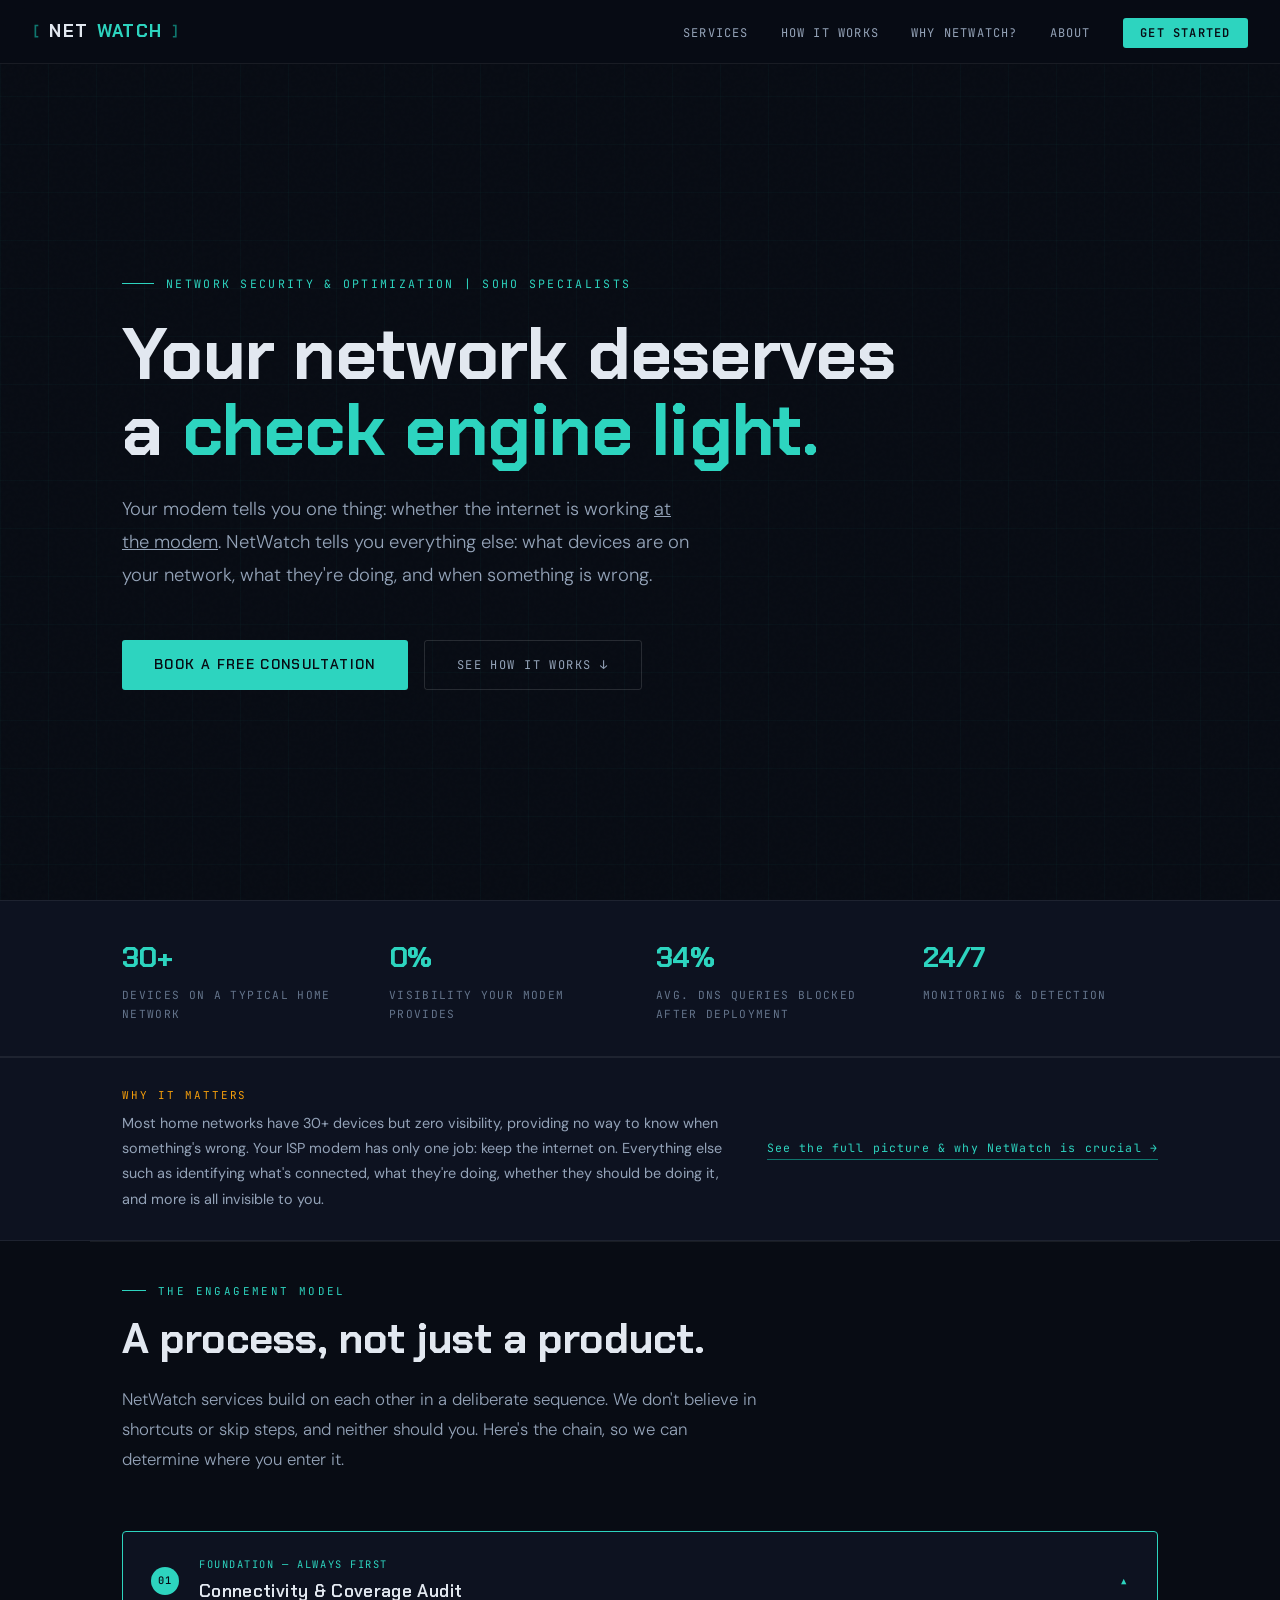
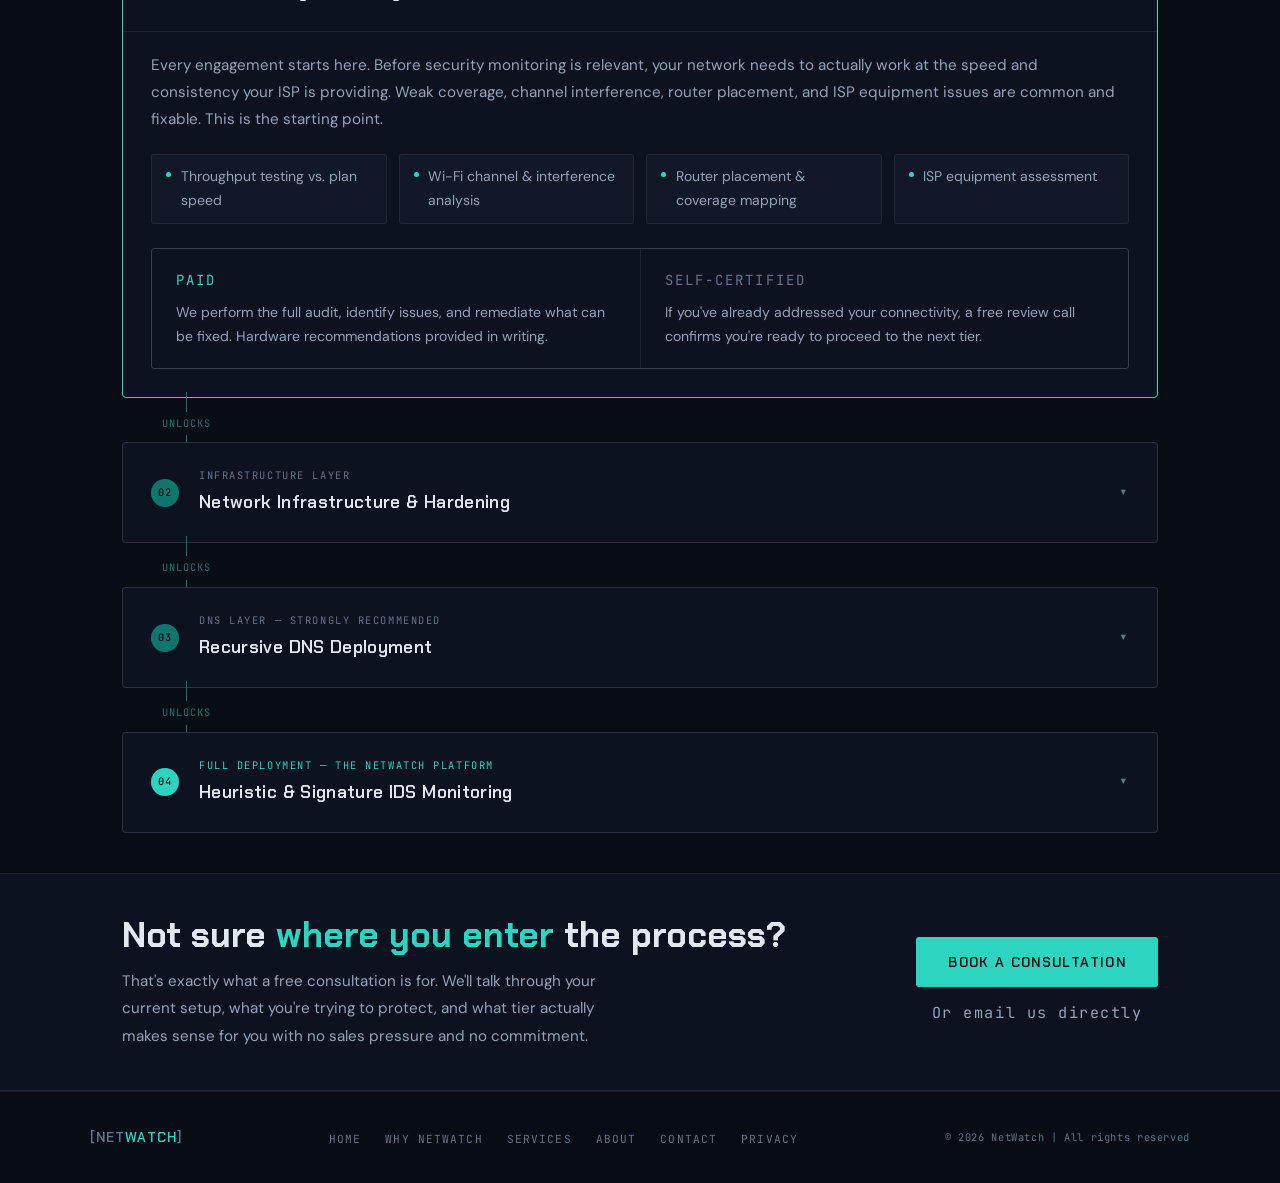
==== commit 2481591c: "Update index.html update toggletier ms from 460 to 300 due to slight delay" ====
--- a/index.html
+++ b/index.html
@@ -402,7 +402,7 @@
     setTierHeight(tier, true);
     setTimeout(() => {
       tier.scrollIntoView({ behavior: 'smooth', block: 'start' });
-    }, 460);
+    }, 300);
   }
 }
 
--- a/assets/css/netwatch.css
+++ b/assets/css/netwatch.css
@@ -414,6 +414,8 @@
   overflow: hidden;
   transition: border-color 0.25s;
   cursor: pointer;
+  scroll-margin-top: 80px;
+
 }
 
 .tier:hover  { border-color: var(--teal-dim); }
@@ -712,7 +714,7 @@
   background: var(--bg2);
   border: 1px solid var(--border2);
   border-radius: 4px;
-  padding: 2rem 2.25rem;
+  padding: 1rem 2.25rem;
   margin-top: 2rem;
 }
 
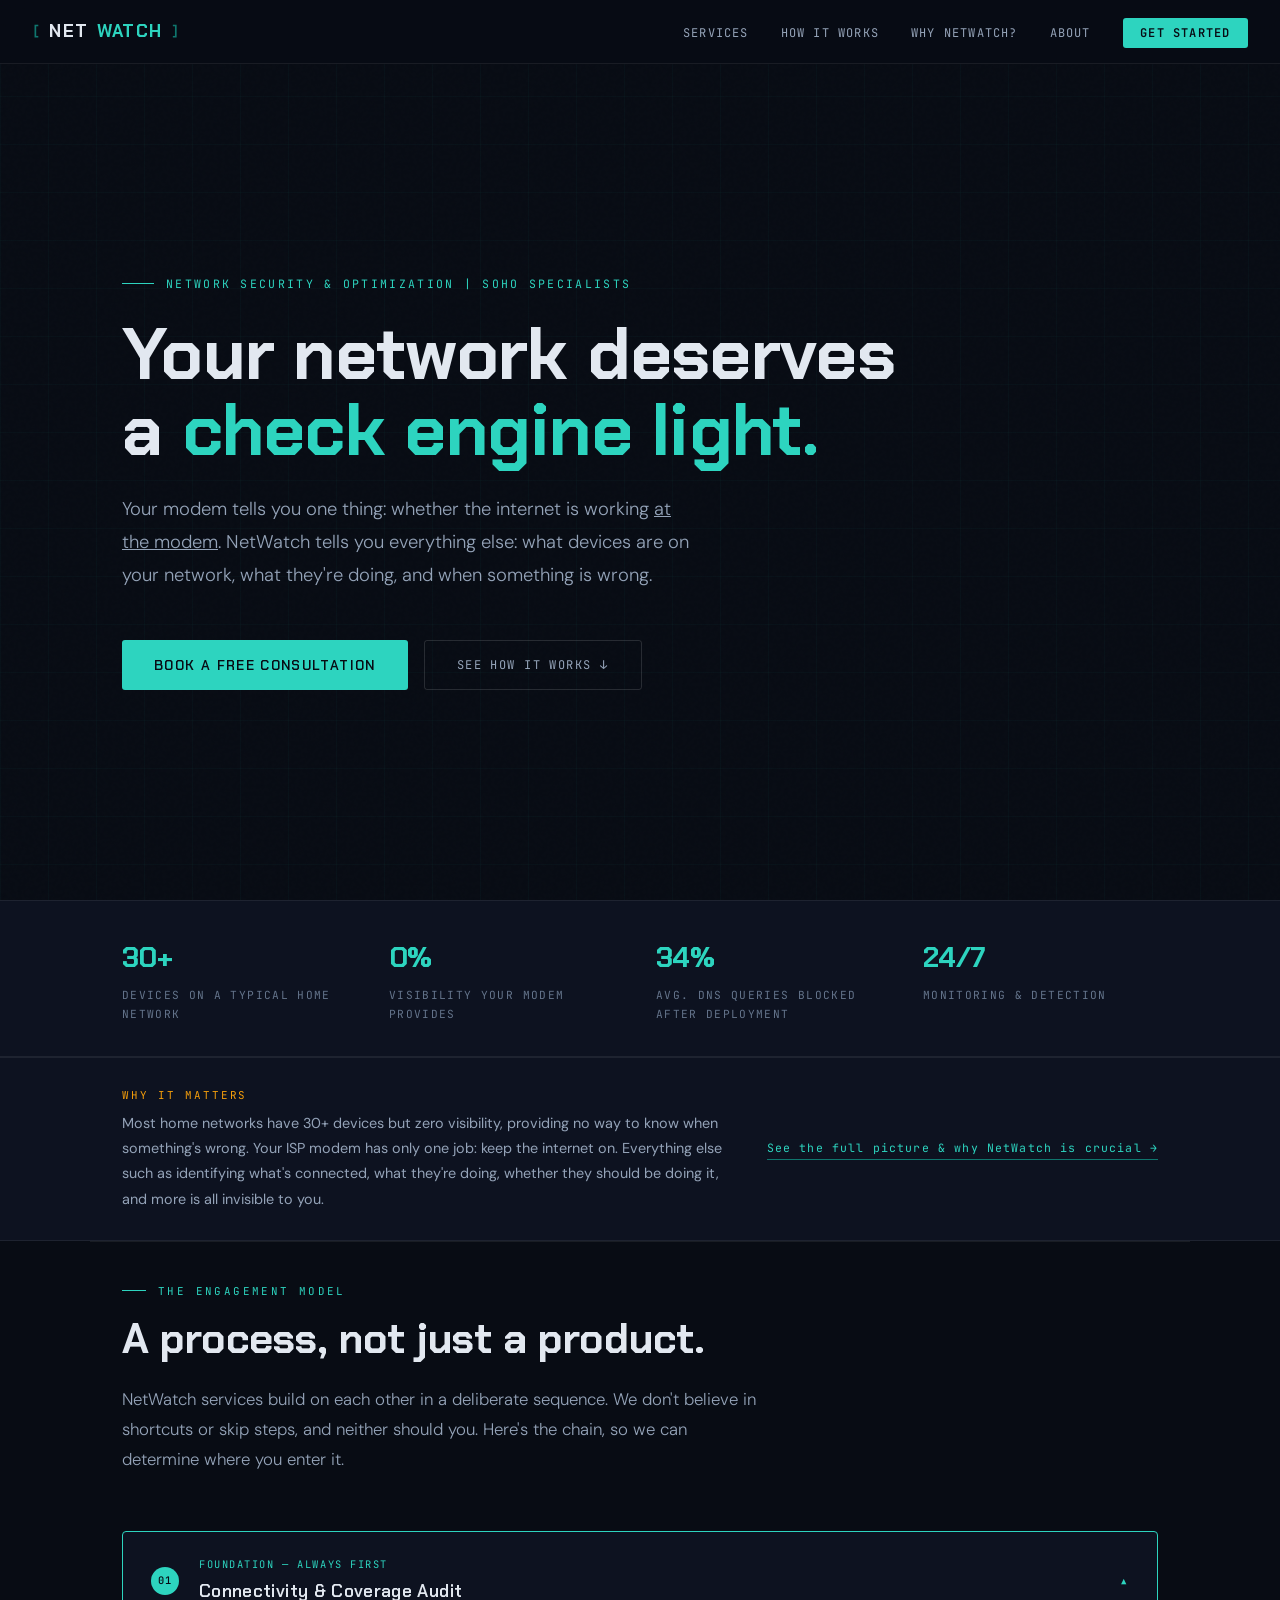
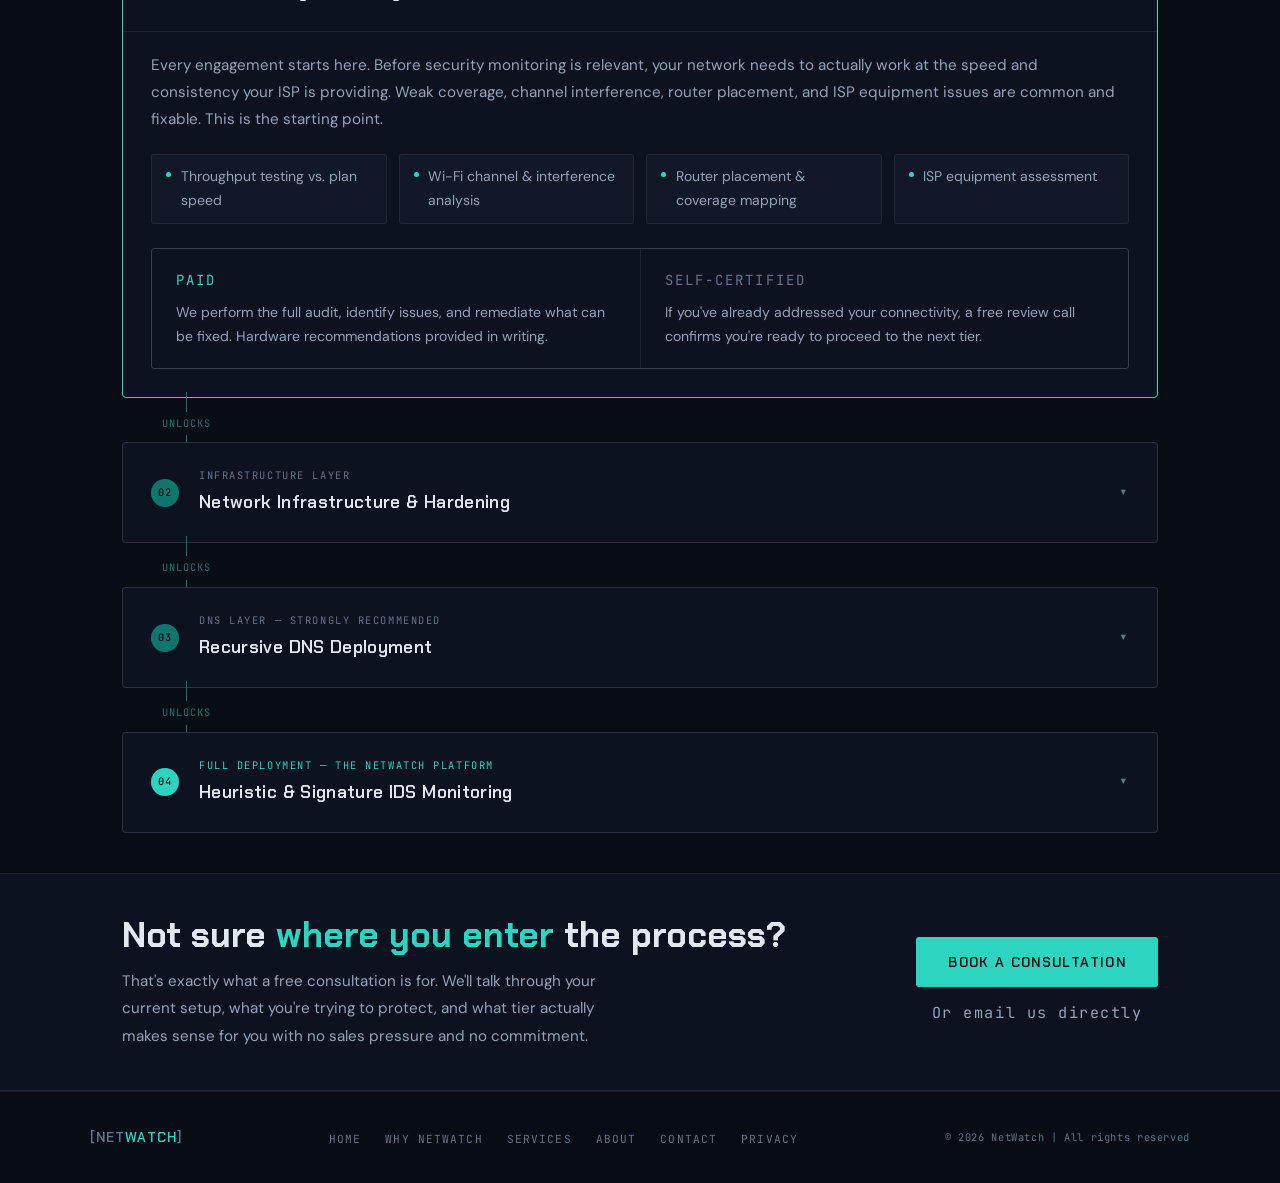
==== commit 75685a0a: "Update index.html" ====
--- a/index.html
+++ b/index.html
@@ -402,7 +402,7 @@
     setTierHeight(tier, true);
     setTimeout(() => {
       tier.scrollIntoView({ behavior: 'smooth', block: 'start' });
-    }, 300);
+    }, 400);
   }
 }
 
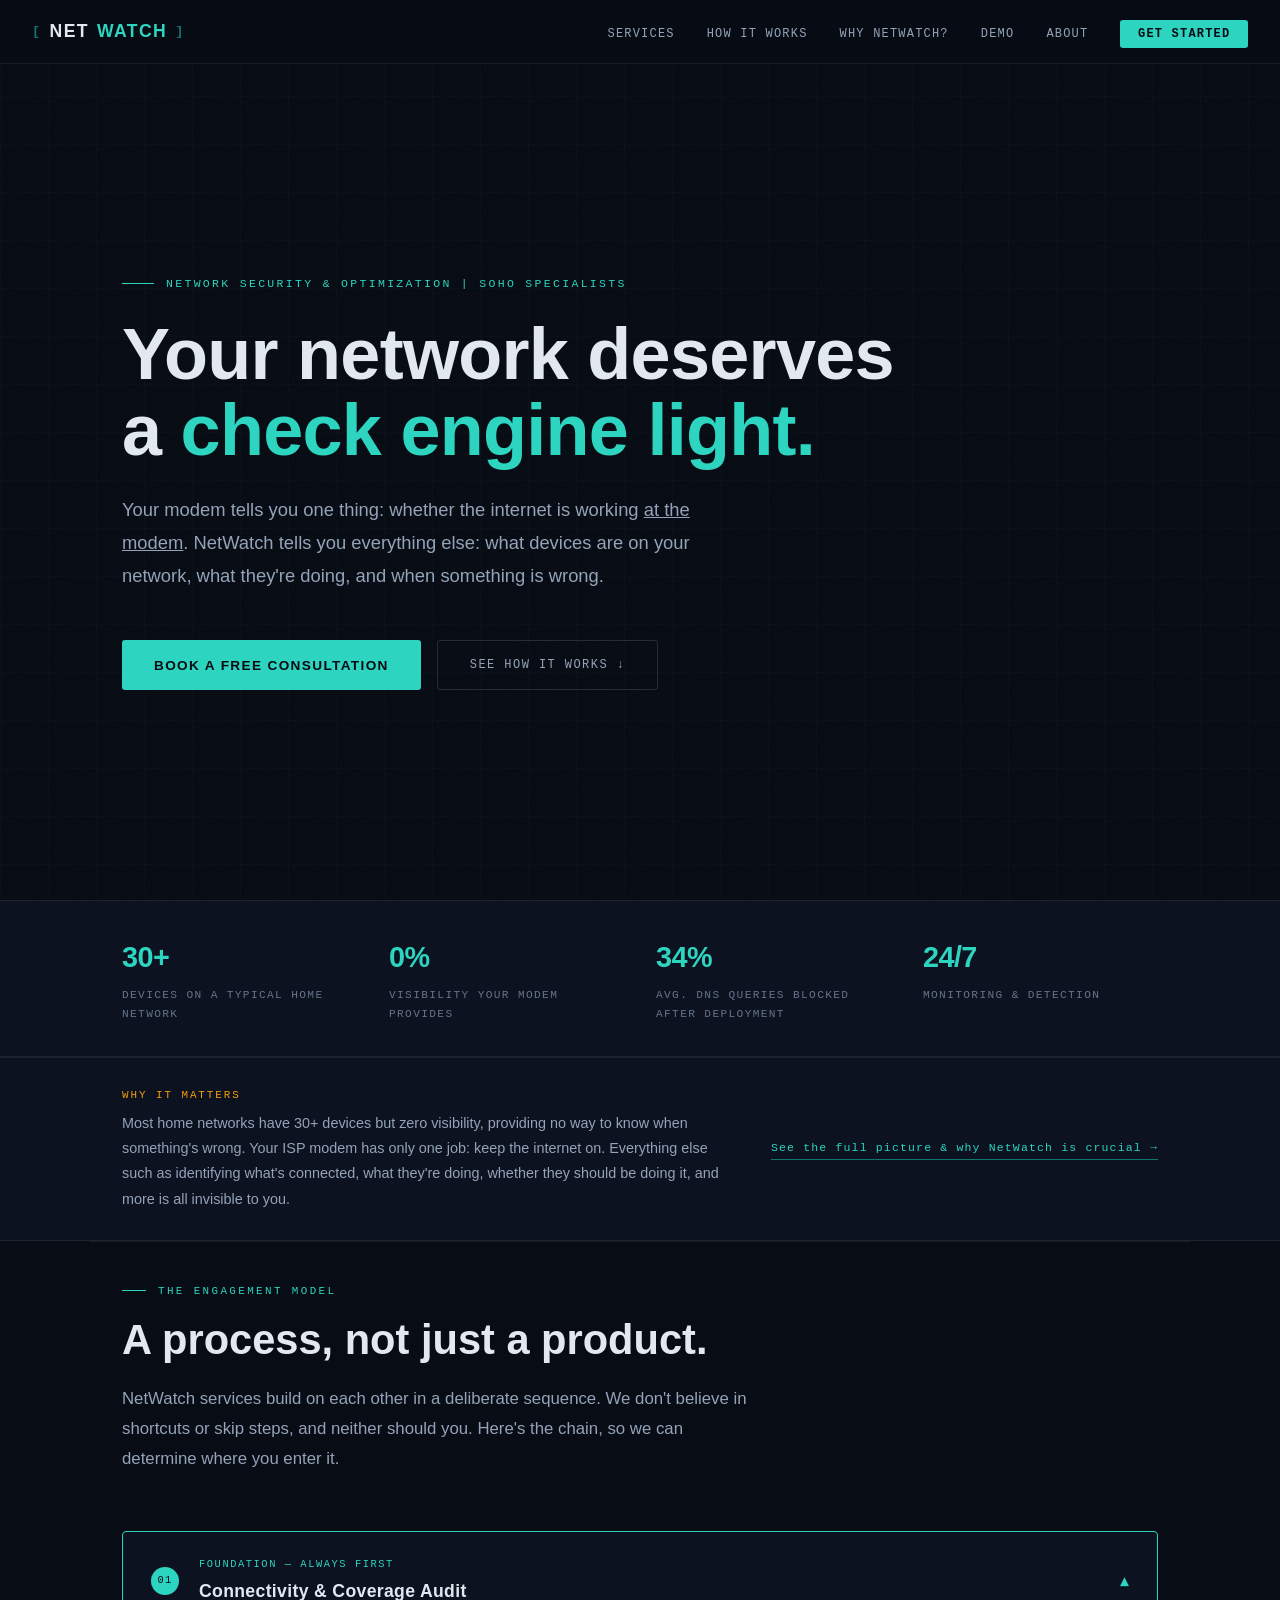
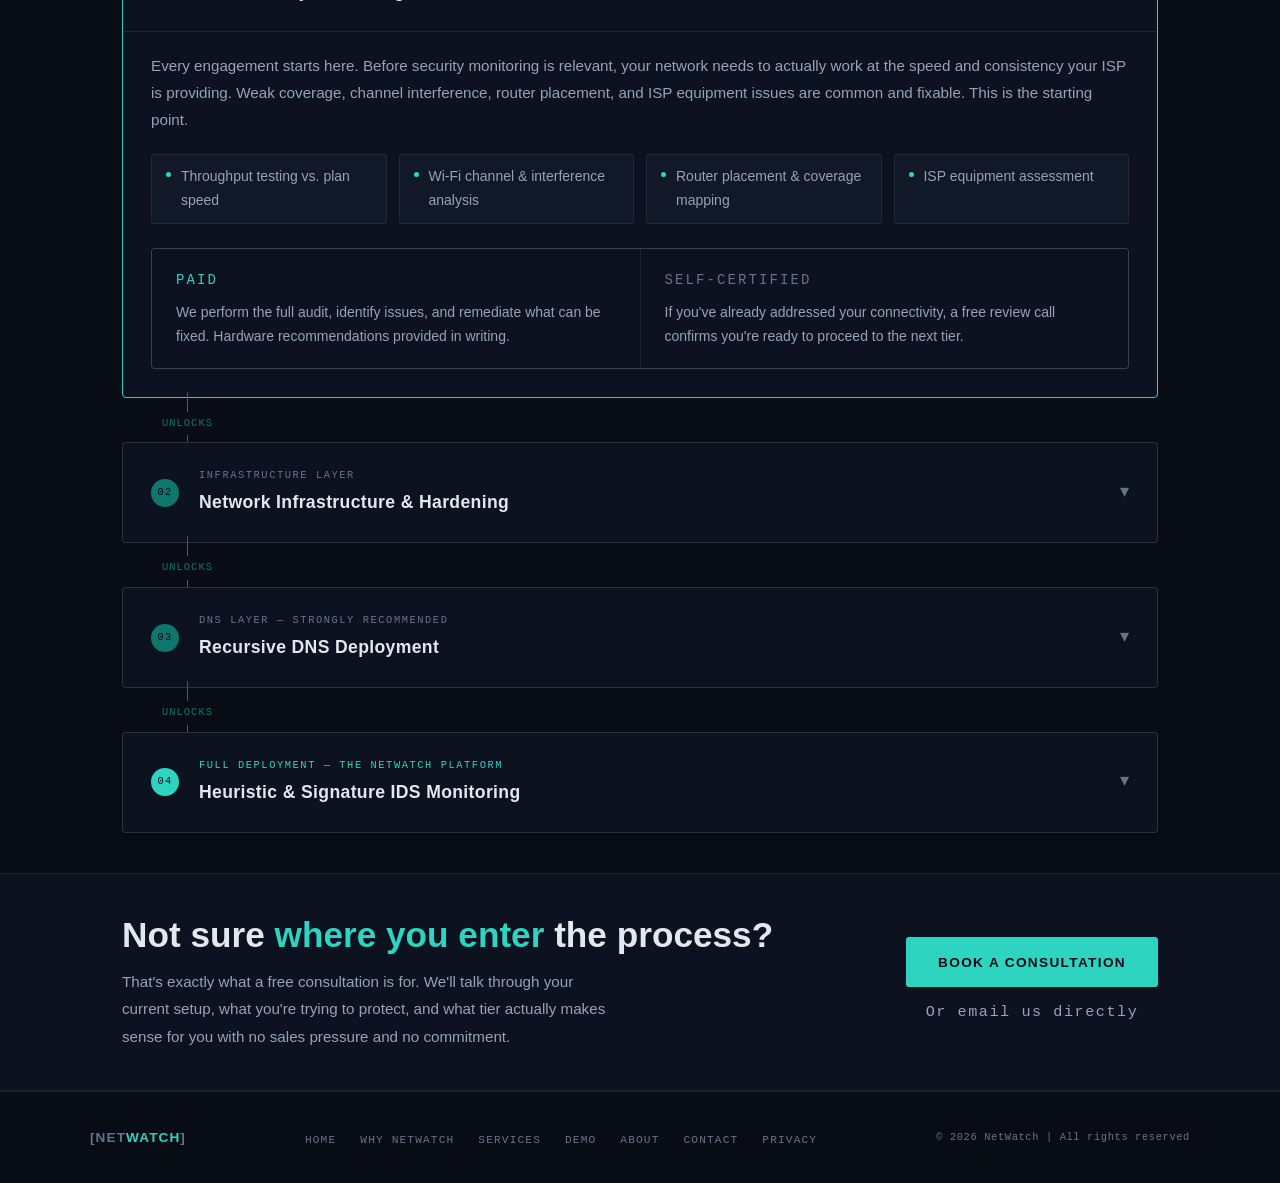
==== commit 1884f8fd: "refactor css and js" ====
--- a/index.html
+++ b/index.html
@@ -3,107 +3,31 @@
 <head>
   <meta charset="UTF-8" />
   <link rel="icon" type="image/svg+xml" href="favicon.svg" />
+  <meta http-equiv="Content-Security-Policy" content="default-src 'self'; script-src 'self' 'unsafe-inline'; connect-src 'self'; frame-src 'self'; img-src 'self' data:; style-src 'self' 'unsafe-inline' https://fonts.googleapis.com; font-src 'self' https://fonts.gstatic.com; worker-src 'self' blob:;">
+  <meta property="og:title" content="NetWatch Advanced | Network Security & Optimization" />
+  <meta property="og:description" content="SOHO network security, DNS deployment, and IDS monitoring. Your network deserves a check engine light." />
+  <meta property="og:image" content="https://netwatchadvanced.github.io/og-image.png" />
+  <meta property="og:url" content="https://netwatchadvanced.github.io" />
+  <meta property="og:type" content="website" />
   <meta name="viewport" content="width=device-width, initial-scale=1.0" />
   <title>NetWatch | Network Security & Optimization</title>
   <link rel="preconnect" href="https://fonts.googleapis.com" />
   <link href="https://fonts.googleapis.com/css2?family=Chakra+Petch:wght@400;500;600;700&family=DM+Sans:wght@300;400;500&family=JetBrains+Mono:wght@400;500&display=swap" rel="stylesheet" />
   <link rel="stylesheet" href="assets/css/netwatch.css" />
-
   <style>
-    /* ── INDEX: HERO ── */
-    .hero {
-      min-height: calc(100vh - var(--nav-height));
-      display: flex;
-      flex-direction: column;
-      justify-content: center;
-      padding: 4rem 2rem 4rem;
-      max-width: 1100px;
-      margin: 0 auto;
-    }
-
-    .hero-eyebrow {
-      font-family: var(--mono);
-      font-size: 0.72rem;
-      letter-spacing: 0.2em;
-      text-transform: uppercase;
-      color: var(--teal);
-      margin-bottom: 1.5rem;
-      display: flex;
-      align-items: center;
-      gap: 0.75rem;
-      animation: fadeUp 0.5s ease both;
-    }
-
-    .hero-eyebrow::before {
-      content: '';
-      display: block;
-      width: 32px;
-      height: 1px;
-      background: var(--teal);
-    }
-
-    .hero h1 {
-      font-family: var(--head);
-      font-size: clamp(2.6rem, 6vw, 4.5rem);
-      font-weight: 700;
-      line-height: 1.05;
-      letter-spacing: -0.01em;
-      color: var(--text);
-      margin-bottom: 1.5rem;
-      max-width: 840px;
-      animation: fadeUp 0.5s 0.1s ease both;
-    }
-
+    .hero { min-height: calc(100vh - var(--nav-height)); display: flex; flex-direction: column; justify-content: center; padding: 4rem 2rem; max-width: 1100px; margin: 0 auto; }
+    .hero-eyebrow { font-family: var(--mono); font-size: 0.72rem; letter-spacing: 0.2em; text-transform: uppercase; color: var(--teal); margin-bottom: 1.5rem; display: flex; align-items: center; gap: 0.75rem; animation: fadeUp 0.5s ease both; }
+    .hero-eyebrow::before { content: ''; display: block; width: 32px; height: 1px; background: var(--teal); }
+    .hero h1 { font-family: var(--head); font-size: clamp(2.6rem, 6vw, 4.5rem); font-weight: 700; line-height: 1.05; letter-spacing: -0.01em; color: var(--text); margin-bottom: 1.5rem; max-width: 840px; animation: fadeUp 0.5s 0.1s ease both; }
     .hero h1 em { font-style: normal; color: var(--teal); }
-
-    .hero-sub {
-      font-size: 1.15rem;
-      color: var(--text-muted);
-      max-width: 580px;
-      margin-bottom: 3rem;
-      font-weight: 300;
-      line-height: 1.8;
-      animation: fadeUp 0.5s 0.2s ease both;
-    }
-
-    .hero-actions {
-      display: flex;
-      gap: 1rem;
-      flex-wrap: wrap;
-      align-items: center;
-      animation: fadeUp 0.5s 0.3s ease both;
-    }
-
-    @media (max-width: 768px) {
-      .hero { padding: 3rem 1.5rem; min-height: auto; }
-    }
+    .hero-sub { font-size: 1.15rem; color: var(--text-muted); max-width: 580px; margin-bottom: 3rem; font-weight: 300; line-height: 1.8; animation: fadeUp 0.5s 0.2s ease both; }
+    .hero-actions { display: flex; gap: 1rem; flex-wrap: wrap; align-items: center; animation: fadeUp 0.5s 0.3s ease both; }
+    @media (max-width: 768px) { .hero { padding: 3rem 1.5rem; min-height: auto; } }
   </style>
 </head>
 <body>
 
-  <nav>
-    <a href="index.html" class="nav-logo">
-      <span class="logo-bracket">[</span>NET<span>WATCH</span><span class="logo-bracket">]</span>
-    </a>
-    <ul class="nav-links">
-      <li><a href="services.html">Services</a></li>
-      <li><a href="index.html#how-it-works">How It Works</a></li>
-      <li><a href="why.html">Why NetWatch?</a></li>
-      <li><a href="about.html">About</a></li>
-      <li><a href="contact.html" class="nav-cta">Get Started</a></li>
-    </ul>
-    <button class="nav-hamburger" aria-label="Toggle menu" onclick="toggleMenu()">
-      <span></span><span></span><span></span>
-    </button>
-  </nav>
-
-  <div class="mobile-menu" id="mobileMenu">
-    <a href="services.html" onclick="toggleMenu()">Services</a>
-    <a href="index.html#how-it-works" onclick="toggleMenu()">How It Works</a>
-    <a href="why.html" onclick="toggleMenu()">Why NetWatch?</a>
-    <a href="about.html" onclick="toggleMenu()">About</a>
-    <a href="contact.html" class="nav-cta" onclick="toggleMenu()">Get Started</a>
-  </div>
+  <div id="site-nav" data-active=""></div>
 
   <section class="hero">
     <p class="hero-eyebrow">Network Security &amp; Optimization | SOHO Specialists</p>
@@ -157,11 +81,11 @@
   <div class="divider"></div>
 
   <!--
-   <div style="max-width: 800px; margin: 0 auto; padding: 2rem 2rem 0;">
-  <img src="assets/nwa.png" alt="NetWatch dashboard overview" style="width: 100%; height: auto; border-radius: 4px; display: block;" />
-</div>
+  <div style="max-width: 800px; margin: 0 auto; padding: 2rem 2rem 0;">
+    <img src="assets/nwa.png" alt="NetWatch dashboard overview" style="width: 100%; height: auto; border-radius: 4px; display: block;" />
+  </div>
   -->
-  
+
   <section class="section" id="how-it-works">
     <p class="section-label">The Engagement Model</p>
     <h2>A process, not just a product.</h2>
@@ -170,7 +94,6 @@
       We don't believe in shortcuts or skip steps, and neither should you. Here's the chain,
       so we can determine where you enter it.
     </p>
-  
 
     <div class="tier-flow">
 
@@ -189,7 +112,7 @@
               Every engagement starts here. Before security monitoring is relevant, your network
               needs to actually work at the speed and consistency your ISP is providing.
               Weak coverage, channel interference, router placement, and ISP equipment issues
-              are common and fixable. This is the starting point. 
+              are common and fixable. This is the starting point.
             </p>
             <div class="tier-services">
               <div class="tier-service"><span class="tier-service-dot"></span>Throughput testing vs. plan speed</div>
@@ -272,9 +195,9 @@
               every device on your network is covered whether it wants to be or not, and known-bad domains
               are blocked before a connection is ever attempted.
               This tier is a meaningful standalone deployment and it feeds the NetWatch dashboard
-              with DNS telemetry, when Tier 4 follows. You are not <b>required</b> to implement Tier 4 in order to reap the benefits of Tier 3, several 
-              Clients have seen the benefits of DNS privacy and security. 
-          </p>
+              with DNS telemetry, when Tier 4 follows. You are not <b>required</b> to implement Tier 4 in order to reap the benefits of Tier 3, several
+              Clients have seen the benefits of DNS privacy and security.
+            </p>
             <div class="tier-services">
               <div class="tier-service"><span class="tier-service-dot"></span>Pi-hole network-wide ad &amp; tracker blocking</div>
               <div class="tier-service"><span class="tier-service-dot"></span>Unbound fully recursive resolver</div>
@@ -287,7 +210,7 @@
               <strong>Note:</strong> Tier 4 (NetWatch) can be deployed without a DNS layer, but the picture
               it gives you is less complete. DNS telemetry is an important data source in the
               dashboard, as it's what tells you an Echo Dot tried to bypass your resolver 40 times today.
-              We recommend Tier 3 first, but <b>it is not required for Tier 4.</b> 
+              We recommend Tier 3 first, but <b>it is not required for Tier 4.</b>
             </div>
           </div>
         </div>
@@ -333,7 +256,7 @@
             </div>
             <div class="tier-note-teal">
               <strong>Detection, not prevention.</strong> An important thing to understand prior to deployment
-              is that NetWatch tells you what's happening, but it does not stop it. The value is visibility: 
+              is that NetWatch tells you what's happening, but it does not stop it. The value is visibility:
               knowing a device is behaving abnormally,
               that traffic is going somewhere it shouldn't, or that something needs your attention.
               What happens next is a conversation. Operator-assisted remote response is on the roadmap
@@ -365,61 +288,8 @@
     </div>
   </div>
 
-  <footer>
-    <div class="footer-inner">
-      <span class="footer-brand">[NET<span>WATCH</span>]</span>
-      <ul class="footer-links">
-        <li><a href="index.html">Home</a></li>
-        <li><a href="why.html">Why NetWatch</a></li>
-        <li><a href="services.html">Services</a></li>
-        <li><a href="about.html">About</a></li>
-        <li><a href="contact.html">Contact</a></li>
-        <li><a href="privacy.html">Privacy</a></li>
-      </ul>
-      <span class="footer-copy">&copy; 2026 NetWatch | All rights reserved</span>
-    </div>
-  </footer>
-
-  <script>
-    function toggleMenu() {
-      document.getElementById('mobileMenu').classList.toggle('open');
-    }
-
-    function setTierHeight(tier, open) {
-      const body = tier.querySelector('.tier-body');
-      body.style.maxHeight = open ? body.scrollHeight + 'px' : '0';
-    }
-
-function toggleTier(id) {
-  const tier = document.getElementById(id);
-  const wasActive = tier.classList.contains('active');
-  document.querySelectorAll('.tier').forEach(t => {
-    t.classList.remove('active');
-    setTierHeight(t, false);
-  });
-  if (!wasActive) {
-    tier.classList.add('active');
-    setTierHeight(tier, true);
-    setTimeout(() => {
-      tier.scrollIntoView({ behavior: 'smooth', block: 'start' });
-    }, 400);
-  }
-}
-
-    window.addEventListener('DOMContentLoaded', function() {
-      const t1 = document.getElementById('tier1');
-      t1.classList.add('active');
-      setTierHeight(t1, true);
-    });
-
-    document.addEventListener('click', function(e) {
-      const menu = document.getElementById('mobileMenu');
-      const hamburger = document.querySelector('.nav-hamburger');
-      if (menu.classList.contains('open') && !menu.contains(e.target) && !hamburger.contains(e.target)) {
-        menu.classList.remove('open');
-      }
-    });
-  </script>
+  <footer id="site-footer"></footer>
+  <script src="assets/js/netwatch.js"></script>
 
 </body>
 </html>
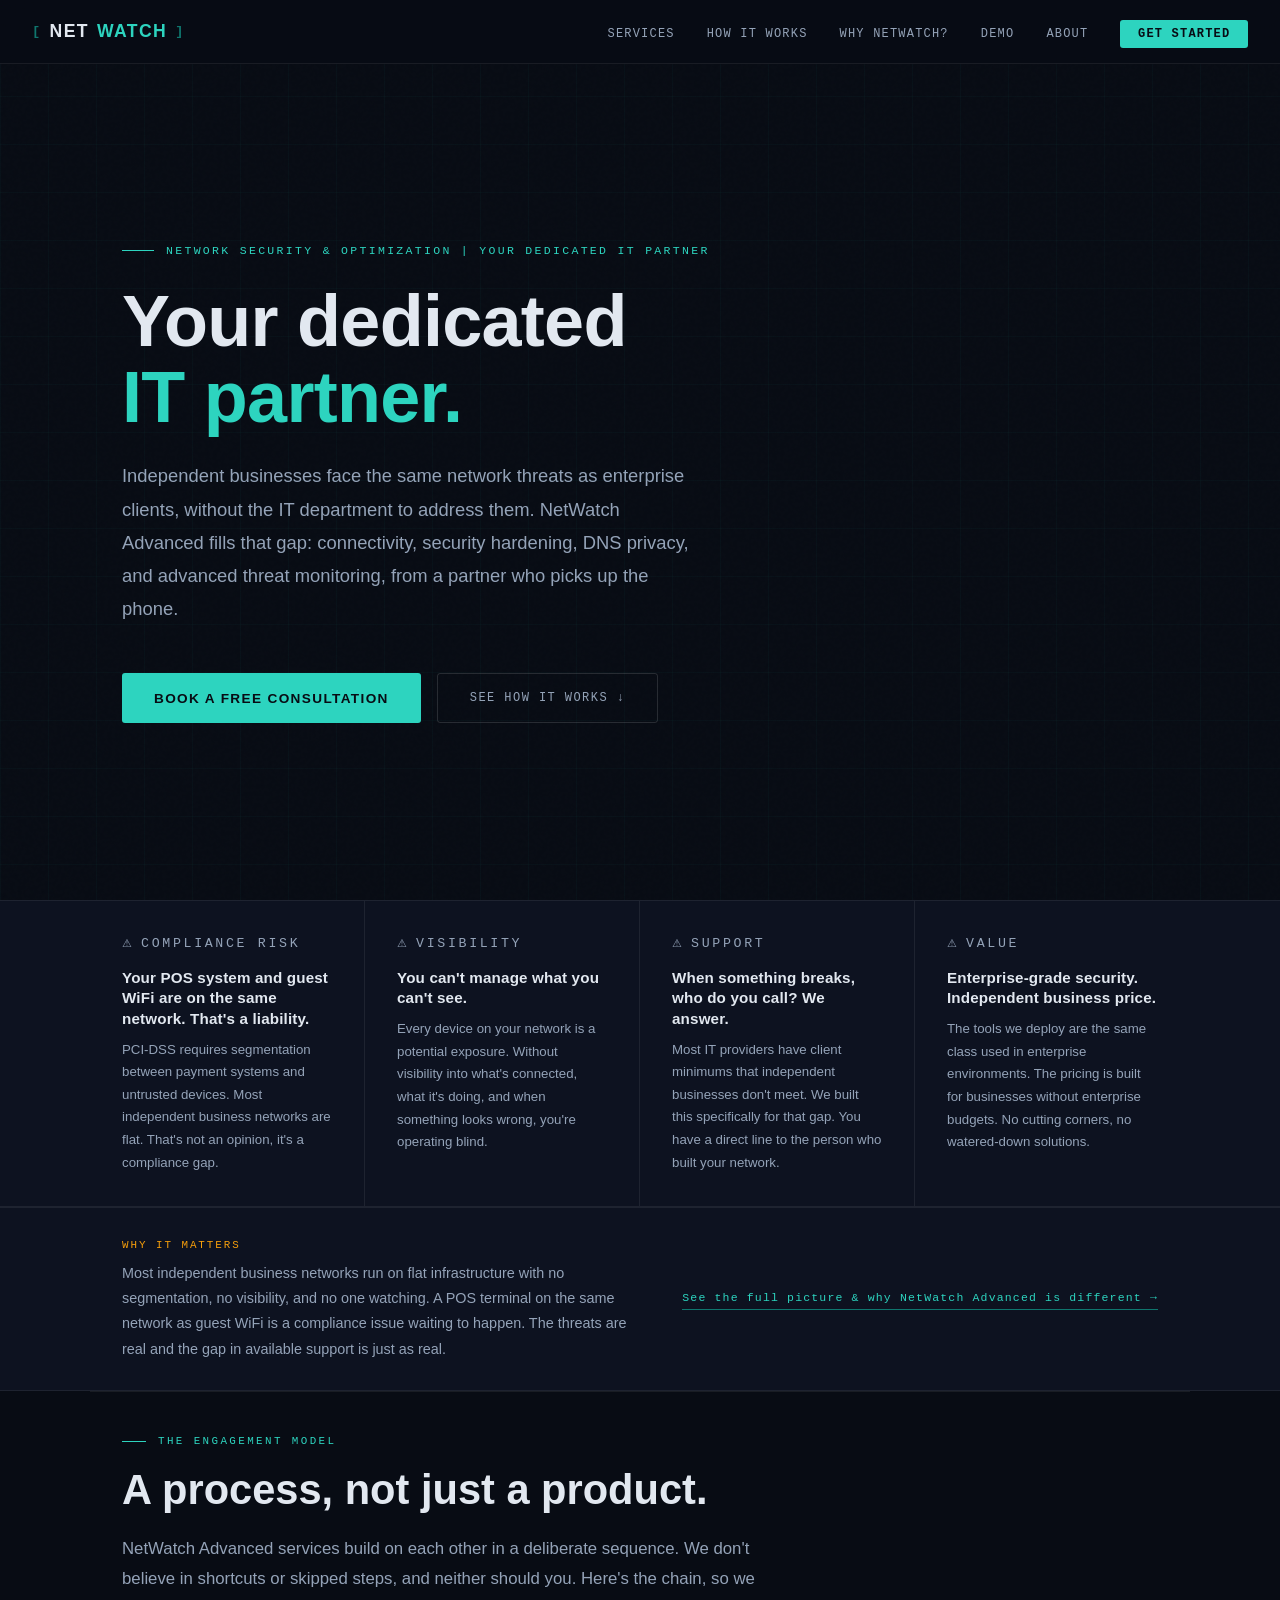
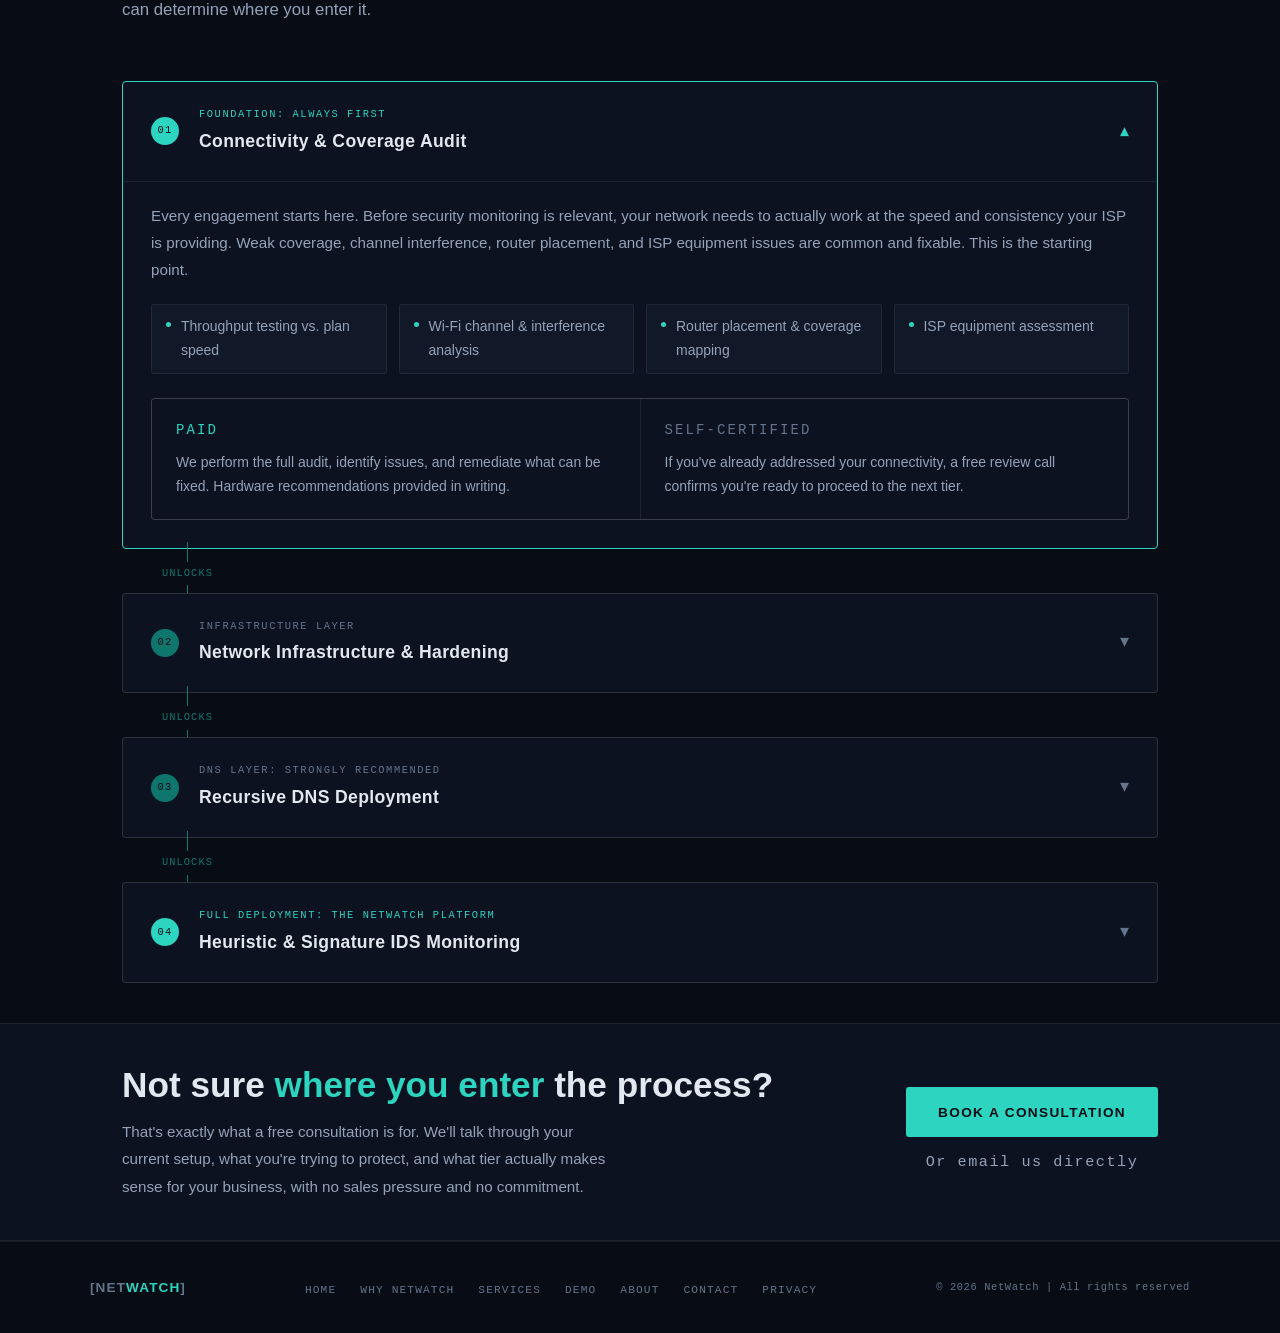
==== commit e98c2899: "Update index.html reframe soho to indy biz" ====
--- a/index.html
+++ b/index.html
@@ -4,17 +4,18 @@
   <meta charset="UTF-8" />
   <link rel="icon" type="image/svg+xml" href="favicon.svg" />
   <meta http-equiv="Content-Security-Policy" content="default-src 'self'; script-src 'self' 'unsafe-inline'; connect-src 'self'; frame-src 'self'; img-src 'self' data:; style-src 'self' 'unsafe-inline' https://fonts.googleapis.com; font-src 'self' https://fonts.gstatic.com; worker-src 'self' blob:;">
-  <meta property="og:title" content="NetWatch Advanced | Network Security & Optimization" />
-  <meta property="og:description" content="SOHO network security, DNS deployment, and IDS monitoring. Your network deserves a check engine light." />
+  <meta property="og:title" content="NetWatch Advanced | Your Dedicated IT Partner" />
+  <meta property="og:description" content="Network security and managed IT for independent businesses. Connectivity, hardening, DNS, and IDS monitoring from a partner who picks up the phone." />
   <meta property="og:image" content="https://netwatchadvanced.github.io/og-image.png" />
   <meta property="og:url" content="https://netwatchadvanced.github.io" />
   <meta property="og:type" content="website" />
   <meta name="viewport" content="width=device-width, initial-scale=1.0" />
-  <title>NetWatch | Network Security & Optimization</title>
+  <title>NetWatch Advanced | Network Security for Independent Business</title>
   <link rel="preconnect" href="https://fonts.googleapis.com" />
   <link href="https://fonts.googleapis.com/css2?family=Chakra+Petch:wght@400;500;600;700&family=DM+Sans:wght@300;400;500&family=JetBrains+Mono:wght@400;500&display=swap" rel="stylesheet" />
   <link rel="stylesheet" href="assets/css/netwatch.css" />
   <style>
+    /* ── HERO ── */
     .hero { min-height: calc(100vh - var(--nav-height)); display: flex; flex-direction: column; justify-content: center; padding: 4rem 2rem; max-width: 1100px; margin: 0 auto; }
     .hero-eyebrow { font-family: var(--mono); font-size: 0.72rem; letter-spacing: 0.2em; text-transform: uppercase; color: var(--teal); margin-bottom: 1.5rem; display: flex; align-items: center; gap: 0.75rem; animation: fadeUp 0.5s ease both; }
     .hero-eyebrow::before { content: ''; display: block; width: 32px; height: 1px; background: var(--teal); }
@@ -23,6 +24,27 @@
     .hero-sub { font-size: 1.15rem; color: var(--text-muted); max-width: 580px; margin-bottom: 3rem; font-weight: 300; line-height: 1.8; animation: fadeUp 0.5s 0.2s ease both; }
     .hero-actions { display: flex; gap: 1rem; flex-wrap: wrap; align-items: center; animation: fadeUp 0.5s 0.3s ease both; }
     @media (max-width: 768px) { .hero { padding: 3rem 1.5rem; min-height: auto; } }
+
+    /* ── PROBLEM STRIP ── */
+    .problem-strip { border-top: 1px solid var(--border); border-bottom: 1px solid var(--border); background: var(--bg2); }
+    .problem-strip-inner { max-width: 1100px; margin: 0 auto; display: grid; grid-template-columns: repeat(4, 1fr); }
+    .problem-item { padding: 2rem; border-right: 1px solid var(--border); }
+    .problem-item:last-child { border-right: none; }
+    .problem-item-label { font-family: var(--mono); font-size: 0.62rem; letter-spacing: 0.2em; text-transform: uppercase; color: var(--amber); margin-bottom: 0.75rem; display: flex; align-items: center; gap: 0.4rem; }
+    .problem-item-label::before { content: '⚠'; font-size: 0.7rem; }
+    .problem-item h3 { font-family: var(--head); font-size: 0.95rem; font-weight: 700; color: var(--text); line-height: 1.35; margin-bottom: 0.6rem; letter-spacing: 0.01em; }
+    .problem-item p { font-size: 0.83rem; color: var(--text-muted); line-height: 1.7; }
+    @media (max-width: 900px) {
+      .problem-strip-inner { grid-template-columns: repeat(2, 1fr); }
+      .problem-item { border-bottom: 1px solid var(--border); }
+      .problem-item:nth-child(even) { border-right: none; }
+      .problem-item:nth-last-child(-n+2) { border-bottom: none; }
+    }
+    @media (max-width: 480px) {
+      .problem-strip-inner { grid-template-columns: 1fr; }
+      .problem-item { border-right: none; border-bottom: 1px solid var(--border); }
+      .problem-item:last-child { border-bottom: none; }
+    }
   </style>
 </head>
 <body>
@@ -30,12 +52,12 @@
   <div id="site-nav" data-active=""></div>
 
   <section class="hero">
-    <p class="hero-eyebrow">Network Security &amp; Optimization | SOHO Specialists</p>
-    <h1>Your network deserves<br />a <em>check engine light.</em></h1>
+    <p class="hero-eyebrow">Network Security &amp; Optimization | Your Dedicated IT Partner</p>
+    <h1>Your dedicated<br /><em>IT partner.</em></h1>
     <p class="hero-sub">
-      Your modem tells you one thing: whether the internet is working <u>at the modem</u>.
-      NetWatch tells you everything else: what devices are on your network, what they're doing,
-      and when something is wrong.
+      Independent businesses face the same network threats as enterprise clients, without the
+      IT department to address them. NetWatch Advanced fills that gap: connectivity, security
+      hardening, DNS privacy, and advanced threat monitoring, from a partner who picks up the phone.
     </p>
     <div class="hero-actions">
       <a href="contact.html" class="btn-primary">Book a Free Consultation</a>
@@ -43,23 +65,27 @@
     </div>
   </section>
 
-  <div class="stat-strip">
-    <div class="stat-strip-inner">
-      <div class="stat-item">
-        <span class="stat-value">30+</span>
-        <span class="stat-label">Devices on a typical home network</span>
-      </div>
-      <div class="stat-item">
-        <span class="stat-value">0%</span>
-        <span class="stat-label">Visibility your modem provides</span>
-      </div>
-      <div class="stat-item">
-        <span class="stat-value">34%</span>
-        <span class="stat-label">Avg. DNS queries blocked after deployment</span>
-      </div>
-      <div class="stat-item">
-        <span class="stat-value">24/7</span>
-        <span class="stat-label">Monitoring & Detection</span>
+  <div class="problem-strip">
+    <div class="problem-strip-inner">
+      <div class="problem-item">
+        <p class="problem-item-label">Compliance Risk</p>
+        <h3>Your POS system and guest WiFi are on the same network. That's a liability.</h3>
+        <p>PCI-DSS requires segmentation between payment systems and untrusted devices. Most independent business networks are flat. That's not an opinion, it's a compliance gap.</p>
+      </div>
+      <div class="problem-item">
+        <p class="problem-item-label">Visibility</p>
+        <h3>You can't manage what you can't see.</h3>
+        <p>Every device on your network is a potential exposure. Without visibility into what's connected, what it's doing, and when something looks wrong, you're operating blind.</p>
+      </div>
+      <div class="problem-item">
+        <p class="problem-item-label">Support</p>
+        <h3>When something breaks, who do you call? We answer.</h3>
+        <p>Most IT providers have client minimums that independent businesses don't meet. We built this specifically for that gap. You have a direct line to the person who built your network.</p>
+      </div>
+      <div class="problem-item">
+        <p class="problem-item-label">Value</p>
+        <h3>Enterprise-grade security. Independent business price.</h3>
+        <p>The tools we deploy are the same class used in enterprise environments. The pricing is built for businesses without enterprise budgets. No cutting corners, no watered-down solutions.</p>
       </div>
     </div>
   </div>
@@ -69,12 +95,12 @@
       <div class="why-strip-content">
         <p class="why-strip-label">Why it matters</p>
         <p class="why-strip-text">
-          Most home networks have 30+ devices but zero visibility, providing no way to know when something's wrong.
-          Your ISP modem has only one job: keep the internet on. Everything else such as identifying what's connected, what they're doing,
-          whether they should be doing it, and more is all invisible to you.
+          Most independent business networks run on flat infrastructure with no segmentation, no visibility,
+          and no one watching. A POS terminal on the same network as guest WiFi is a compliance issue
+          waiting to happen. The threats are real and the gap in available support is just as real.
         </p>
       </div>
-      <a href="why.html" class="why-strip-link">See the full picture & why NetWatch is crucial →</a>
+      <a href="why.html" class="why-strip-link">See the full picture & why NetWatch Advanced is different →</a>
     </div>
   </div>
 
@@ -90,8 +116,8 @@
     <p class="section-label">The Engagement Model</p>
     <h2>A process, not just a product.</h2>
     <p class="section-intro">
-      NetWatch services build on each other in a deliberate sequence.
-      We don't believe in shortcuts or skip steps, and neither should you. Here's the chain,
+      NetWatch Advanced services build on each other in a deliberate sequence.
+      We don't believe in shortcuts or skipped steps, and neither should you. Here's the chain,
       so we can determine where you enter it.
     </p>
 
@@ -101,7 +127,7 @@
         <div class="tier-header">
           <div class="tier-num">01</div>
           <div class="tier-meta">
-            <p class="tier-tag">Foundation — Always First</p>
+            <p class="tier-tag">Foundation: Always First</p>
             <p class="tier-name">Connectivity &amp; Coverage Audit</p>
           </div>
           <span class="tier-toggle">▾</span>
@@ -182,7 +208,7 @@
         <div class="tier-header">
           <div class="tier-num">03</div>
           <div class="tier-meta">
-            <p class="tier-tag">DNS Layer — Strongly Recommended</p>
+            <p class="tier-tag">DNS Layer: Strongly Recommended</p>
             <p class="tier-name">Recursive DNS Deployment</p>
           </div>
           <span class="tier-toggle">▾</span>
@@ -195,21 +221,22 @@
               every device on your network is covered whether it wants to be or not, and known-bad domains
               are blocked before a connection is ever attempted.
               This tier is a meaningful standalone deployment and it feeds the NetWatch dashboard
-              with DNS telemetry, when Tier 4 follows. You are not <b>required</b> to implement Tier 4 in order to reap the benefits of Tier 3, several
-              Clients have seen the benefits of DNS privacy and security.
+              with DNS telemetry when Tier 4 follows. You are not <b>required</b> to implement Tier 4
+              in order to reap the benefits of Tier 3, and several clients have seen meaningful
+              improvements to privacy and security from DNS deployment alone.
             </p>
             <div class="tier-services">
               <div class="tier-service"><span class="tier-service-dot"></span>Pi-hole network-wide ad &amp; tracker blocking</div>
               <div class="tier-service"><span class="tier-service-dot"></span>Unbound fully recursive resolver</div>
               <div class="tier-service"><span class="tier-service-dot"></span>DNSSEC validation</div>
-              <div class="tier-service"><span class="tier-service-dot"></span>Forced DNS routing — no device bypass</div>
+              <div class="tier-service"><span class="tier-service-dot"></span>Forced DNS routing: no device bypass</div>
               <div class="tier-service"><span class="tier-service-dot"></span>Query logging &amp; analytics</div>
               <div class="tier-service"><span class="tier-service-dot"></span>Custom blocklist configuration</div>
             </div>
             <div class="tier-note">
               <strong>Note:</strong> Tier 4 (NetWatch) can be deployed without a DNS layer, but the picture
               it gives you is less complete. DNS telemetry is an important data source in the
-              dashboard, as it's what tells you an Echo Dot tried to bypass your resolver 40 times today.
+              dashboard, as it's what tells you a device tried to bypass your resolver 40 times today.
               We recommend Tier 3 first, but <b>it is not required for Tier 4.</b>
             </div>
           </div>
@@ -228,7 +255,7 @@
         <div class="tier-header">
           <div class="tier-num">04</div>
           <div class="tier-meta">
-            <p class="tier-tag">Full Deployment — The NetWatch Platform</p>
+            <p class="tier-tag">Full Deployment: The NetWatch Platform</p>
             <p class="tier-name">Heuristic &amp; Signature IDS Monitoring</p>
           </div>
           <span class="tier-toggle">▾</span>
@@ -240,29 +267,27 @@
               It passively watches every packet via SPAN port mirroring without sitting inline,
               meaning it generates no performance impact and cannot intercept, block, or modify traffic.
               What it does is give you complete visibility into what your network is actually doing:
-              every connection, every external IP, every anomalous behavior pattern and brings them all together in a
+              every connection, every external IP, every anomalous behavior pattern, all brought together in a
               single operational dashboard alongside your DNS telemetry.
-              You see everything. You own the hardware. The data never leaves your network. There is no cloud, there is no third-party data collection.
+              You see everything. You own the hardware. The data never leaves your network.
+              There is no cloud, there is no third-party data collection.
             </p>
             <div class="tier-services">
-              <div class="tier-service"><span class="tier-service-dot"></span>Suricata IDS — signature &amp; heuristic detection</div>
+              <div class="tier-service"><span class="tier-service-dot"></span>Suricata IDS: signature &amp; heuristic detection</div>
               <div class="tier-service"><span class="tier-service-dot"></span>Passive SPAN port monitoring (no inline impact)</div>
               <div class="tier-service"><span class="tier-service-dot"></span>Real-time alert dashboard</div>
               <div class="tier-service"><span class="tier-service-dot"></span>Geographic traffic intelligence</div>
               <div class="tier-service"><span class="tier-service-dot"></span>Device inventory &amp; discovery engine</div>
               <div class="tier-service"><span class="tier-service-dot"></span>DNS telemetry integration</div>
-              <div class="tier-service"><span class="tier-service-dot"></span>Monthly reports — Passive or Active tier</div>
+              <div class="tier-service"><span class="tier-service-dot"></span>Monthly reports: Passive or Active tier</div>
               <div class="tier-service"><span class="tier-service-dot"></span>Client-owned hardware, full data sovereignty</div>
             </div>
             <div class="tier-note-teal">
-              <strong>Detection, not prevention.</strong> An important thing to understand prior to deployment
-              is that NetWatch tells you what's happening, but it does not stop it. The value is visibility:
-              knowing a device is behaving abnormally,
-              that traffic is going somewhere it shouldn't, or that something needs your attention.
+              <strong>Detection, not prevention.</strong> NetWatch tells you what's happening on your network,
+              but it does not stop it. The value is visibility: knowing a device is behaving abnormally,
+              that traffic is going somewhere it shouldn't, or that something needs attention.
               What happens next is a conversation. Operator-assisted remote response is on the roadmap
-              for clients who want a human in the loop when an alerts fire, to provide insight into whether
-              anomalous behavior is a false positive and requires rule refinement, or is a true incident and what steps
-              are required to secure your systems and network.
+              for clients who want a human in the loop when alerts fire.
             </div>
           </div>
         </div>
@@ -277,8 +302,8 @@
         <h2>Not sure <em>where you enter</em> the process?</h2>
         <p>
           That's exactly what a free consultation is for. We'll talk through your current setup,
-          what you're trying to protect, and what tier actually makes sense for you with
-          no sales pressure and no commitment.
+          what you're trying to protect, and what tier actually makes sense for your business,
+          with no sales pressure and no commitment.
         </p>
       </div>
       <div class="cta-actions">
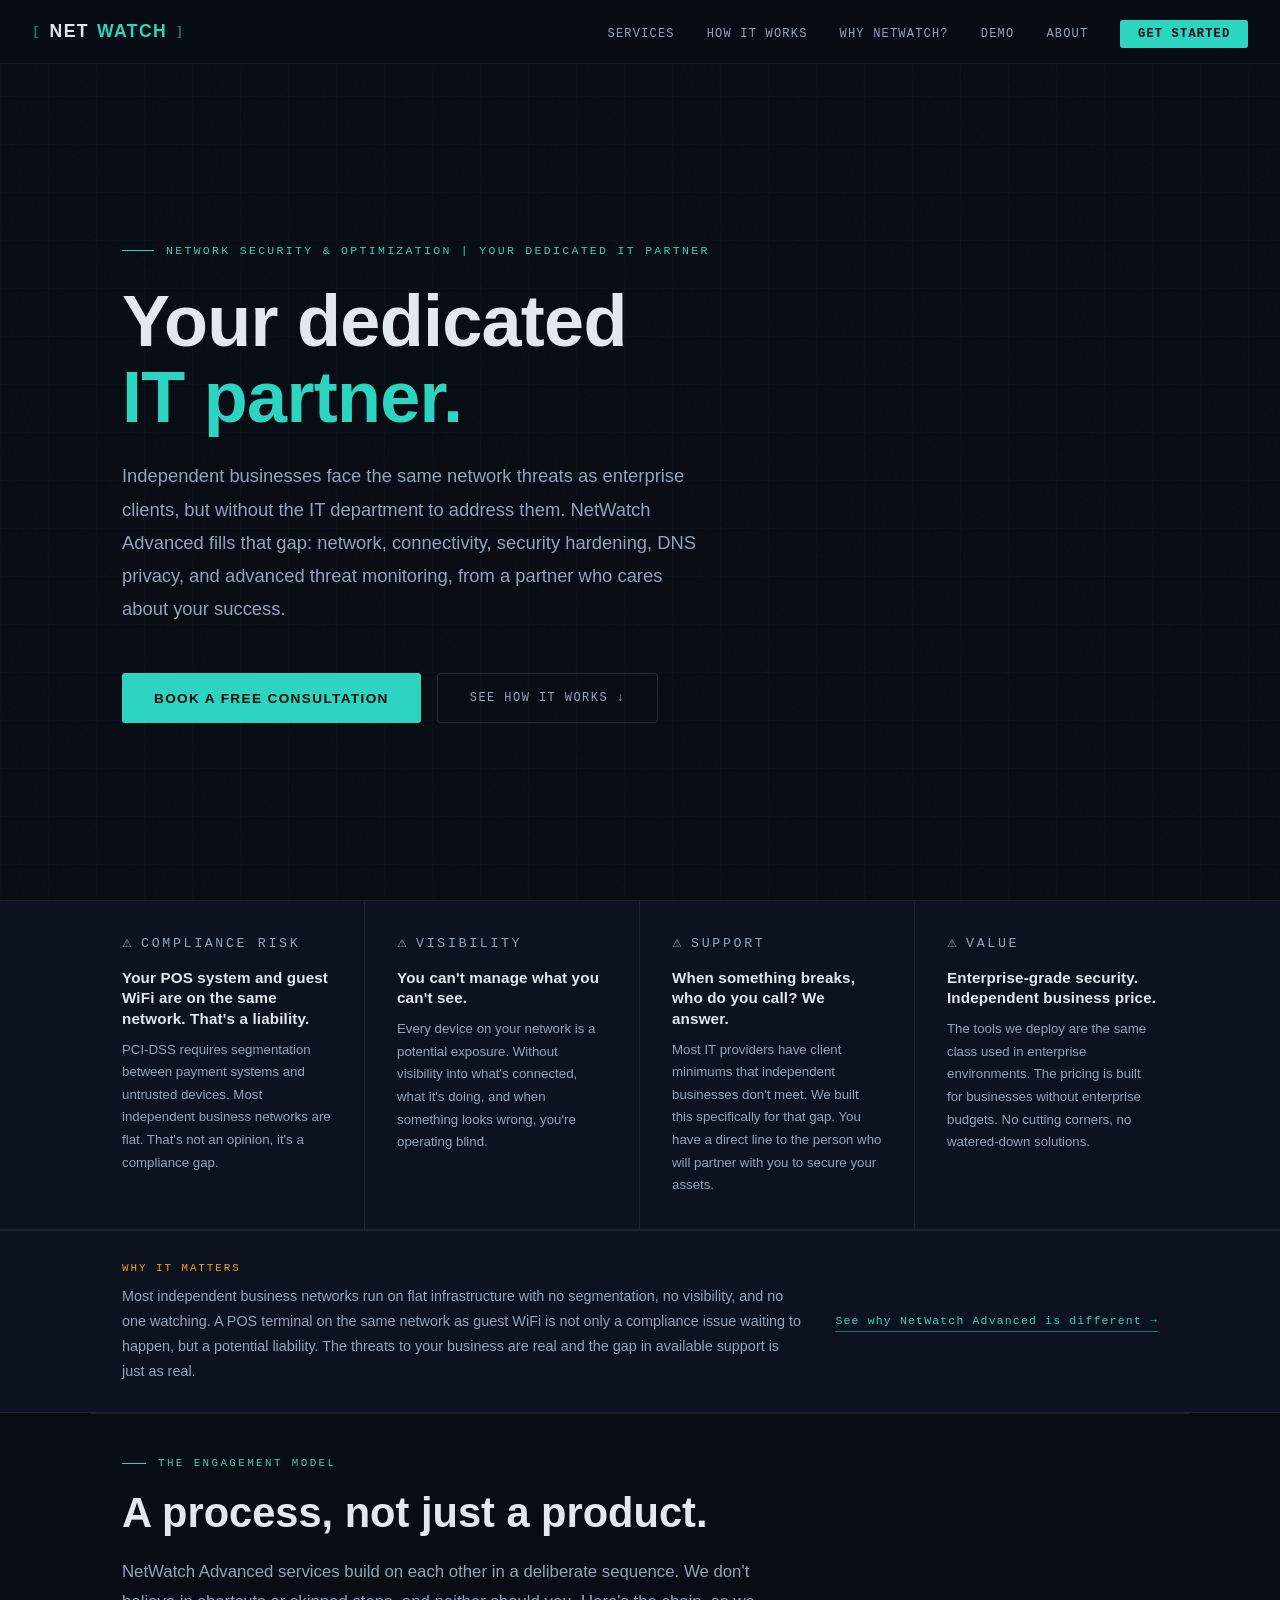
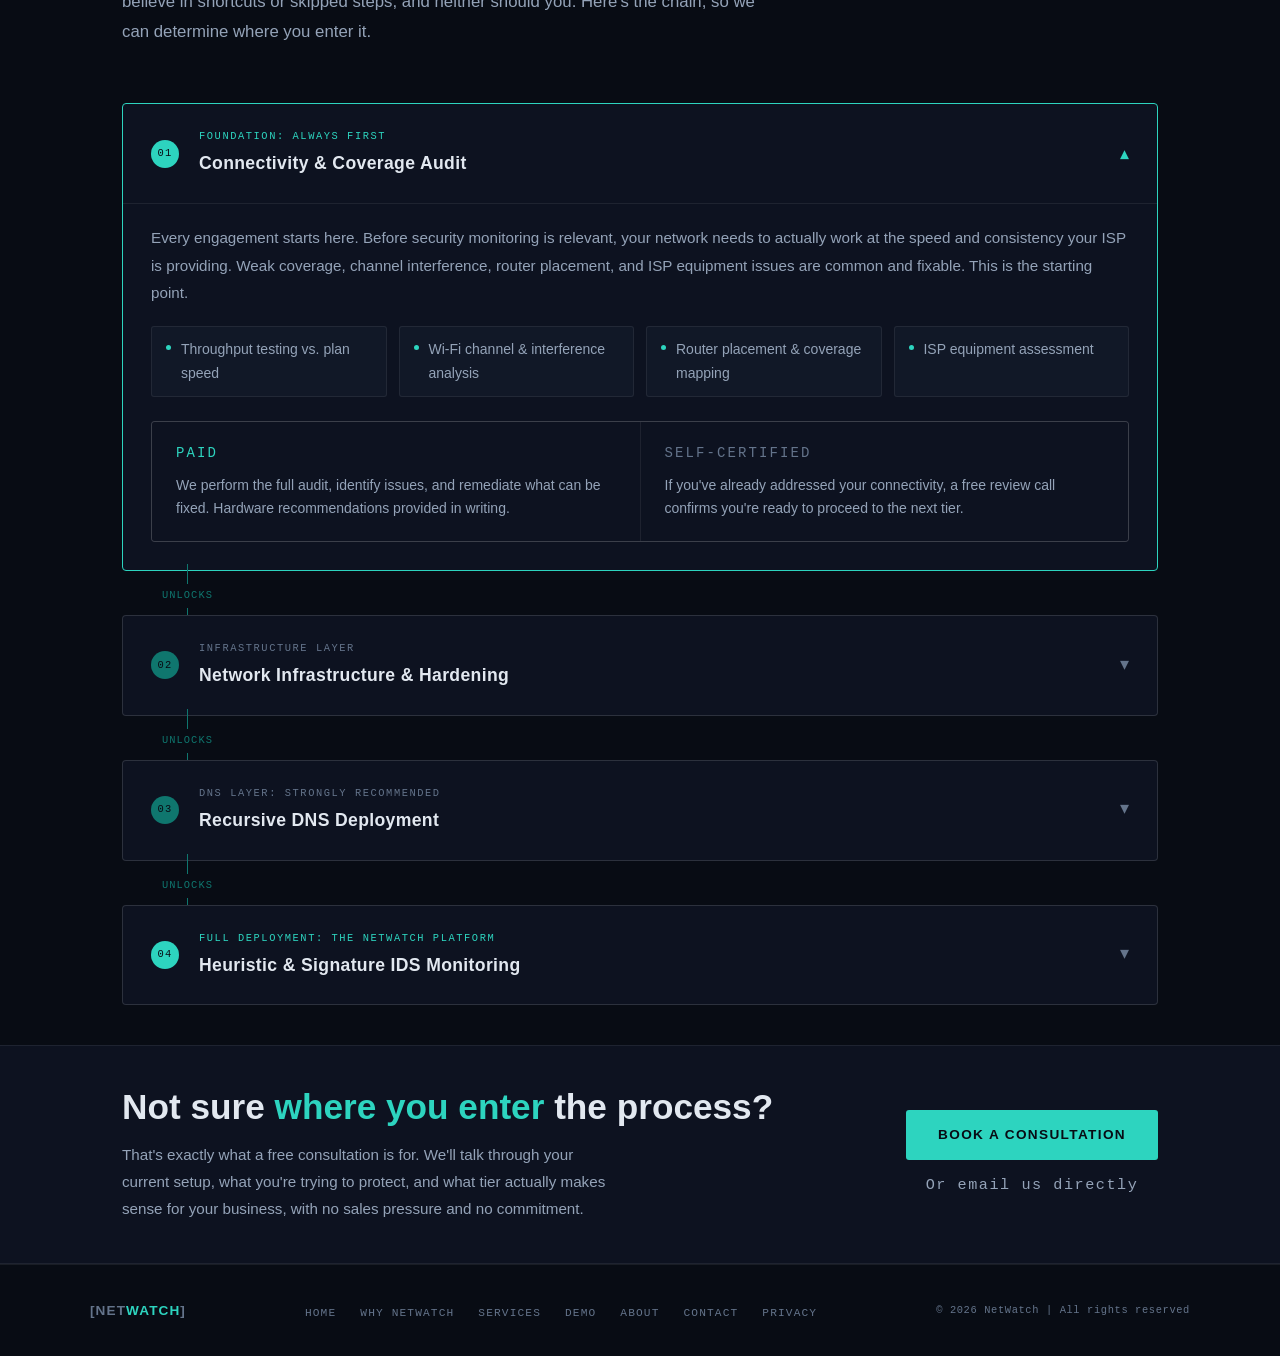
==== commit e1a4d67d: "Update index.html" ====
--- a/index.html
+++ b/index.html
@@ -55,9 +55,9 @@
     <p class="hero-eyebrow">Network Security &amp; Optimization | Your Dedicated IT Partner</p>
     <h1>Your dedicated<br /><em>IT partner.</em></h1>
     <p class="hero-sub">
-      Independent businesses face the same network threats as enterprise clients, without the
-      IT department to address them. NetWatch Advanced fills that gap: connectivity, security
-      hardening, DNS privacy, and advanced threat monitoring, from a partner who picks up the phone.
+      Independent businesses face the same network threats as enterprise clients, but without the
+      IT department to address them. NetWatch Advanced fills that gap: network, connectivity, security
+      hardening, DNS privacy, and advanced threat monitoring, from a partner who cares about your success.
     </p>
     <div class="hero-actions">
       <a href="contact.html" class="btn-primary">Book a Free Consultation</a>
@@ -80,7 +80,7 @@
       <div class="problem-item">
         <p class="problem-item-label">Support</p>
         <h3>When something breaks, who do you call? We answer.</h3>
-        <p>Most IT providers have client minimums that independent businesses don't meet. We built this specifically for that gap. You have a direct line to the person who built your network.</p>
+        <p>Most IT providers have client minimums that independent businesses don't meet. We built this specifically for that gap. You have a direct line to the person who will partner with you to secure your assets.</p>
       </div>
       <div class="problem-item">
         <p class="problem-item-label">Value</p>
@@ -96,11 +96,11 @@
         <p class="why-strip-label">Why it matters</p>
         <p class="why-strip-text">
           Most independent business networks run on flat infrastructure with no segmentation, no visibility,
-          and no one watching. A POS terminal on the same network as guest WiFi is a compliance issue
-          waiting to happen. The threats are real and the gap in available support is just as real.
+          and no one watching. A POS terminal on the same network as guest WiFi is not only a compliance issue
+          waiting to happen, but a potential liability. The threats to your business are real and the gap in available support is just as real.
         </p>
       </div>
-      <a href="why.html" class="why-strip-link">See the full picture & why NetWatch Advanced is different →</a>
+      <a href="why.html" class="why-strip-link">See why NetWatch Advanced is different →</a>
     </div>
   </div>
 
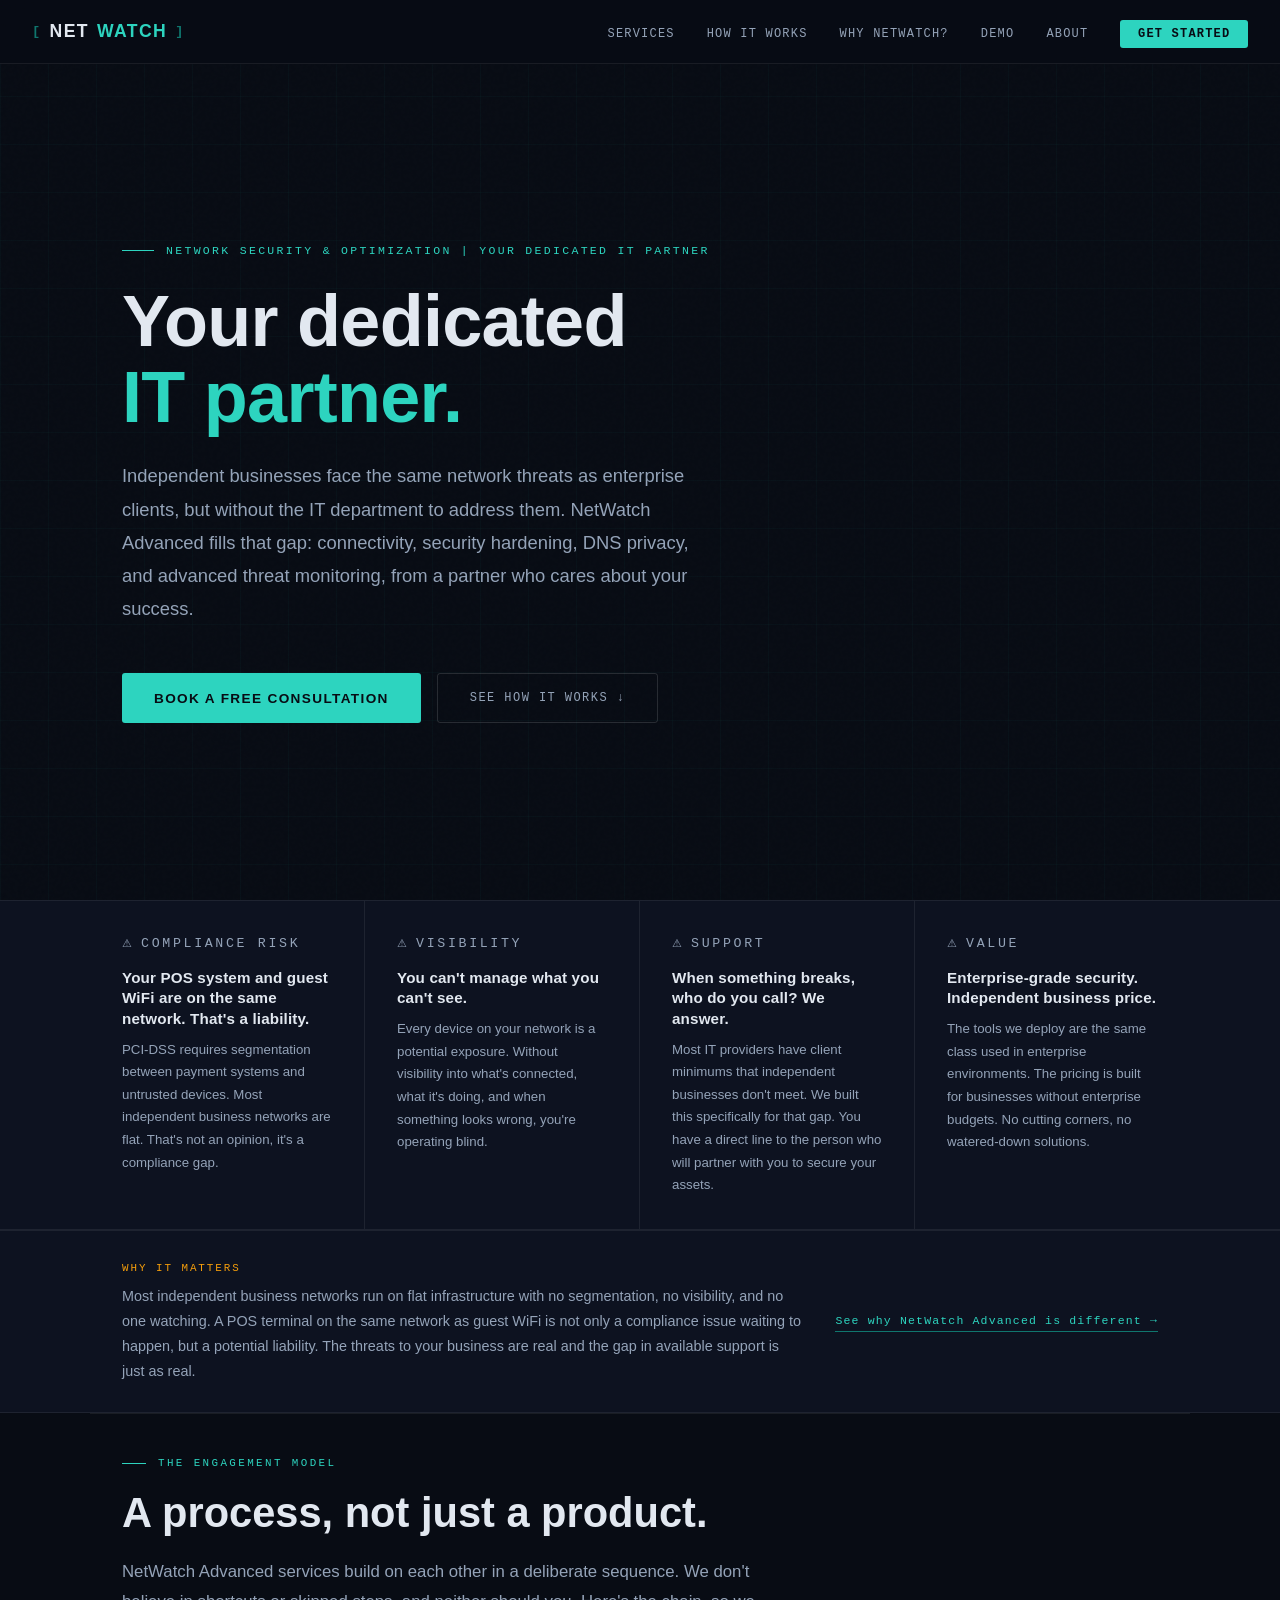
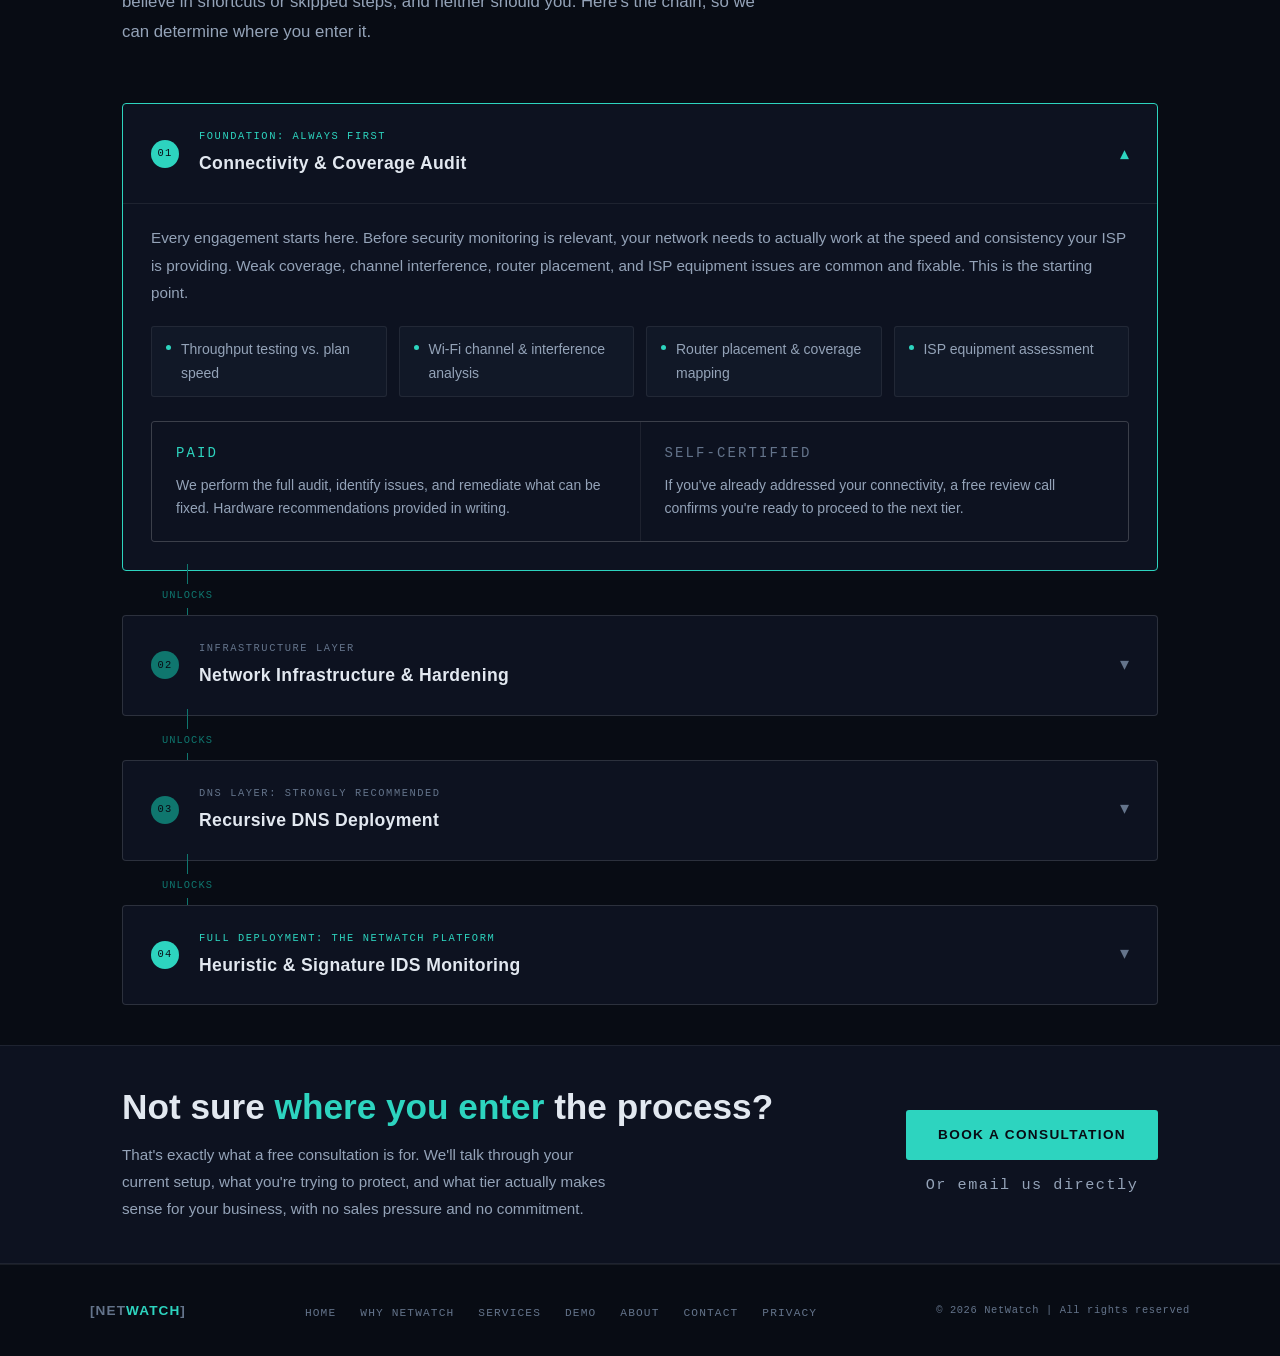
==== commit eb1075d5: "Update index.html" ====
--- a/index.html
+++ b/index.html
@@ -56,7 +56,7 @@
     <h1>Your dedicated<br /><em>IT partner.</em></h1>
     <p class="hero-sub">
       Independent businesses face the same network threats as enterprise clients, but without the
-      IT department to address them. NetWatch Advanced fills that gap: network, connectivity, security
+      IT department to address them. NetWatch Advanced fills that gap: connectivity, security
       hardening, DNS privacy, and advanced threat monitoring, from a partner who cares about your success.
     </p>
     <div class="hero-actions">
@@ -185,10 +185,10 @@
               but every component builds on the connectivity work that came before.
             </p>
             <div class="tier-services">
-              <div class="tier-service"><span class="tier-service-dot"></span>Mesh system design &amp; integration</div>
+              <div class="tier-service"><span class="tier-service-dot"></span>Ongoing IT support &amp; helpdesk</div>
               <div class="tier-service"><span class="tier-service-dot"></span>Firewall configuration &amp; rule sets</div>
-              <div class="tier-service"><span class="tier-service-dot"></span>VLAN network segmentation</div>
-              <div class="tier-service"><span class="tier-service-dot"></span>VPN implementation &amp; remote access</div>
+              <div class="tier-service"><span class="tier-service-dot"></span>VLAN network segmentation: guest networks, POS &amp; staff isolation</div>
+              <div class="tier-service"><span class="tier-service-dot"></span>Patch management &amp; firmware updates</div>
               <div class="tier-service"><span class="tier-service-dot"></span>Hardware selection &amp; procurement guidance</div>
               <div class="tier-service"><span class="tier-service-dot"></span>Security architecture advising</div>
             </div>
